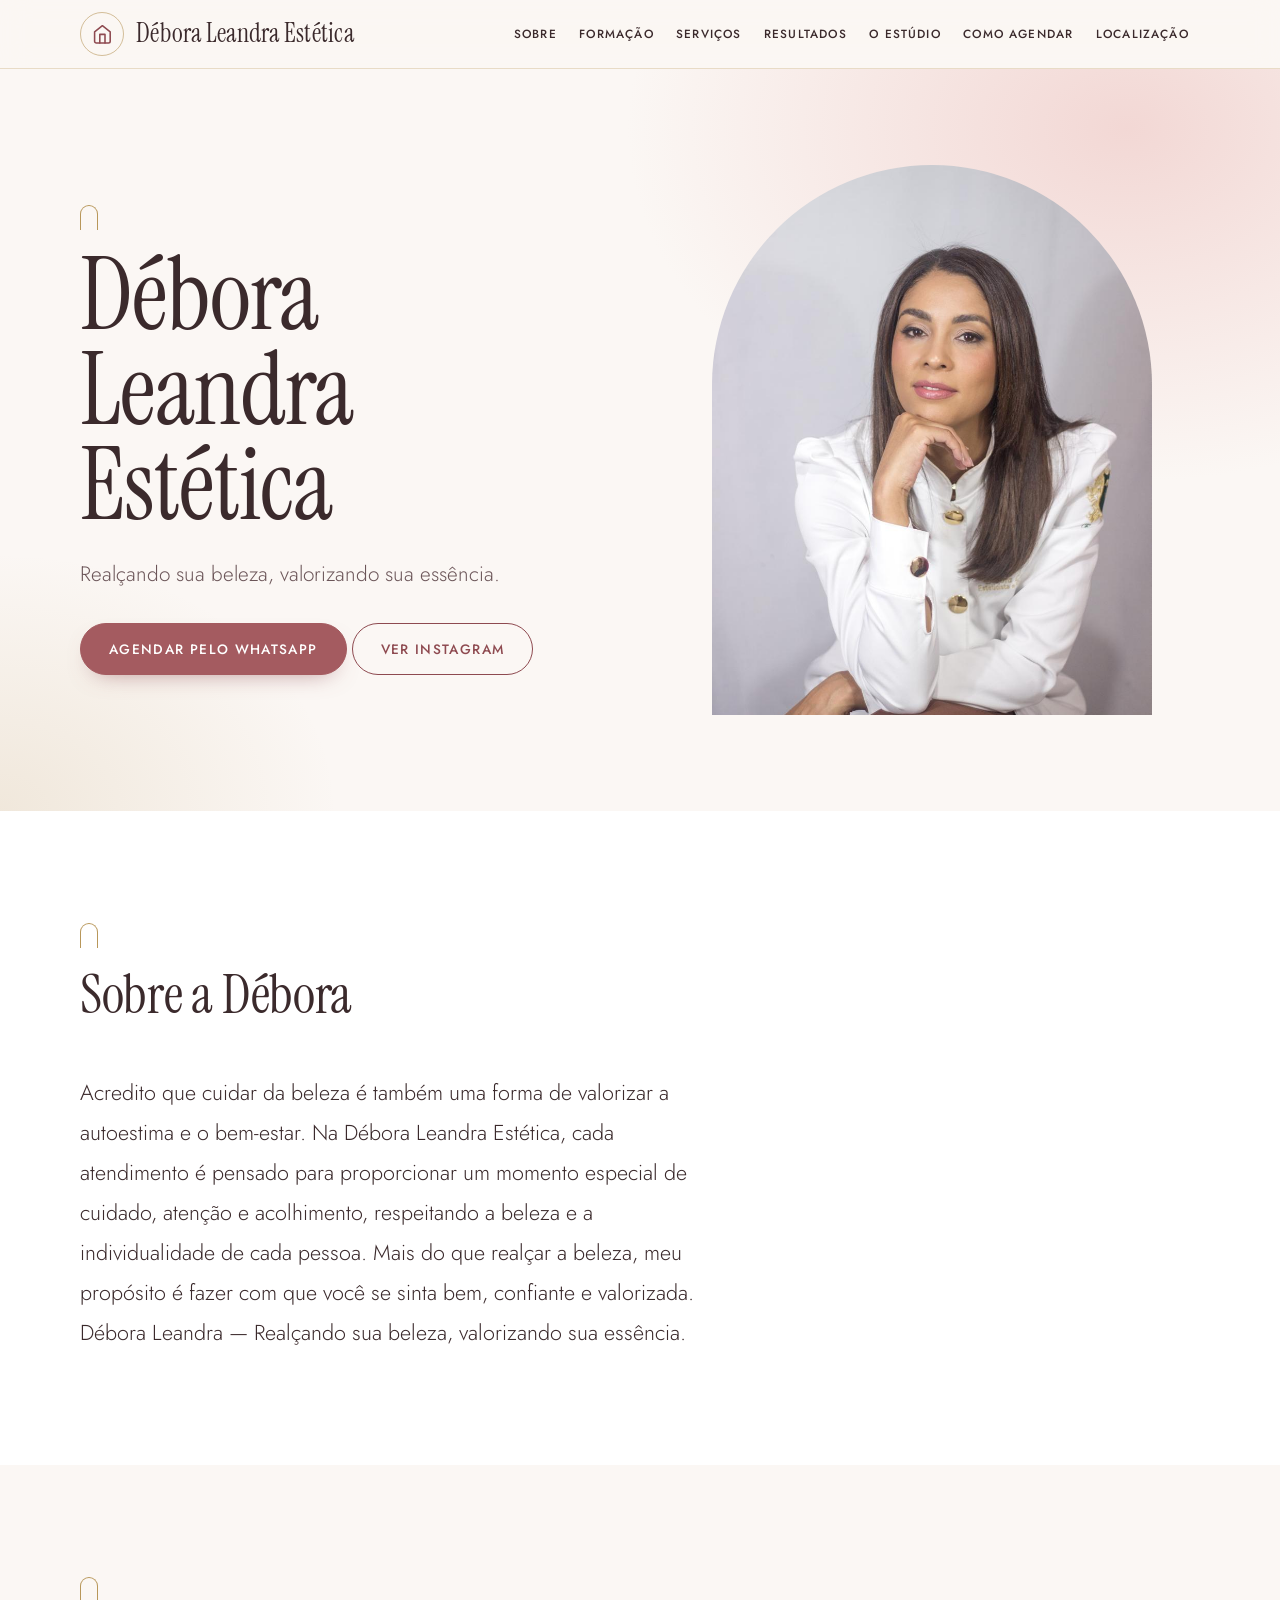
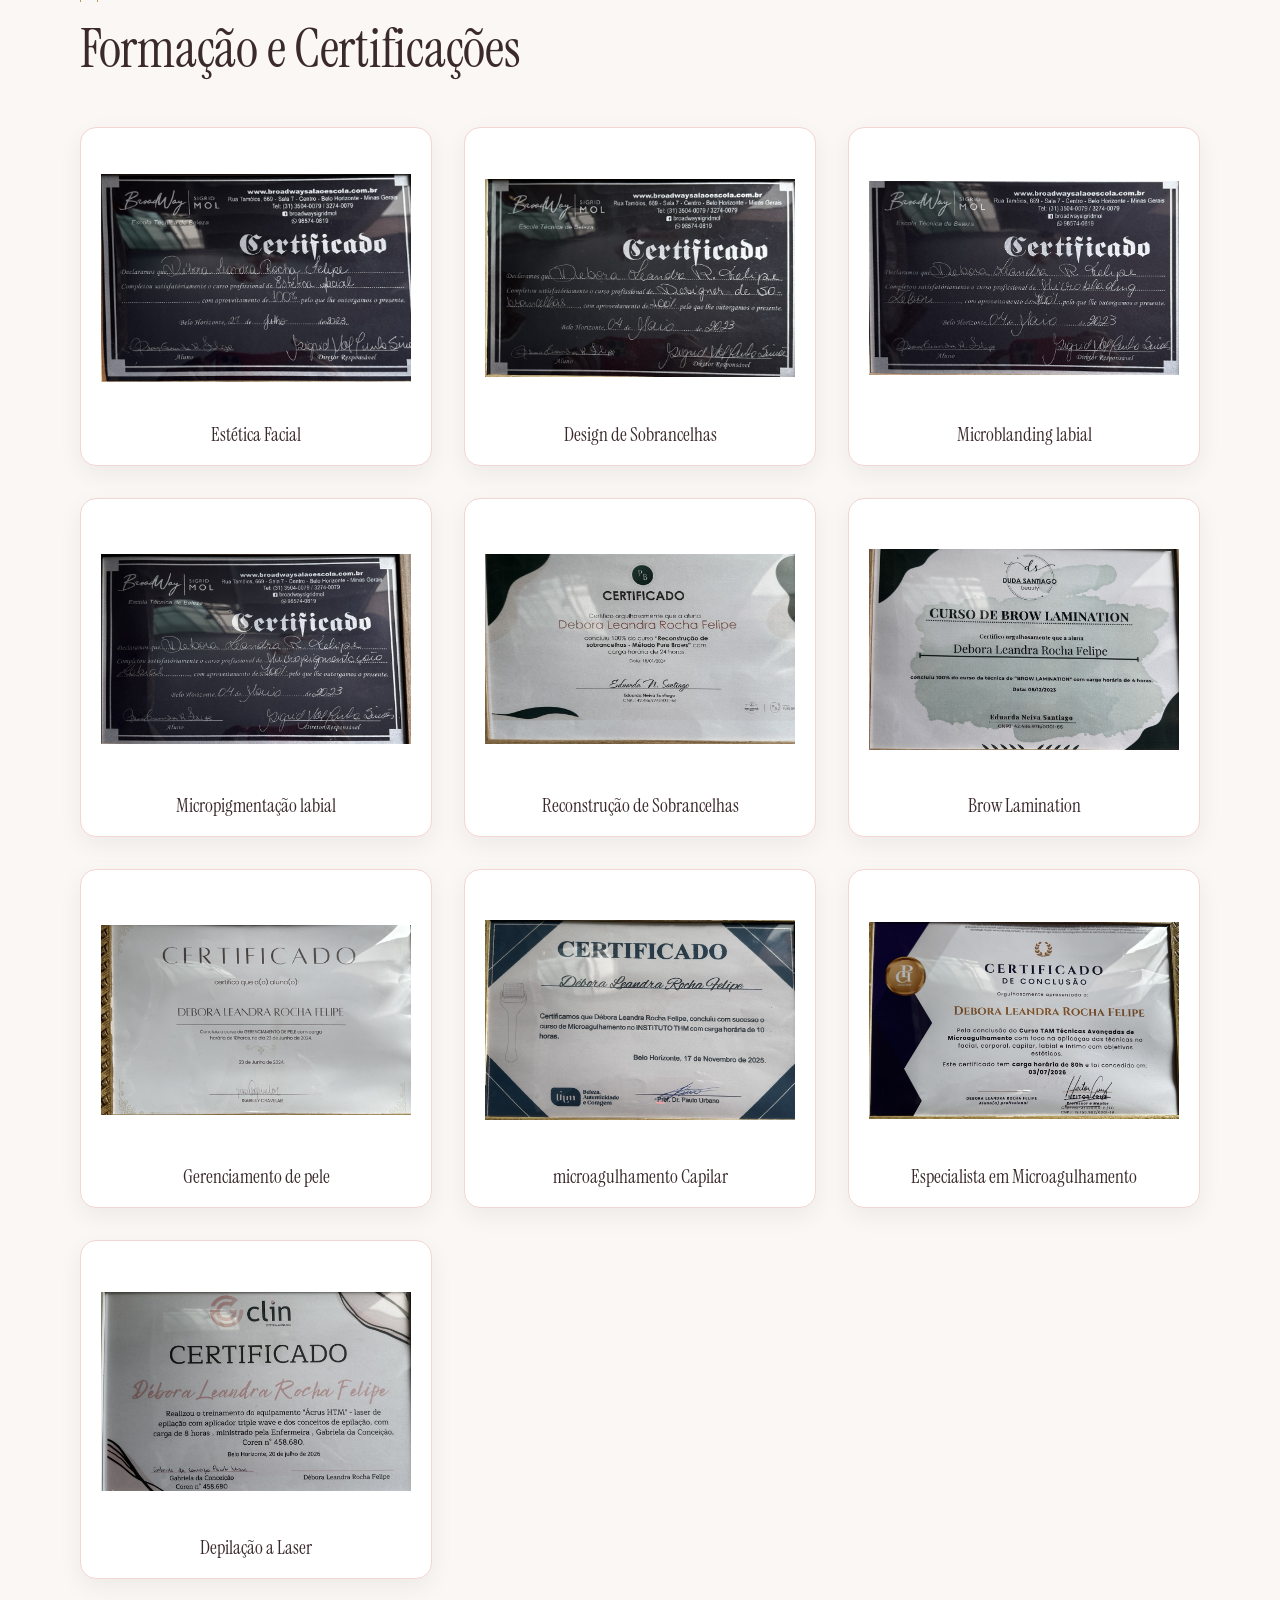
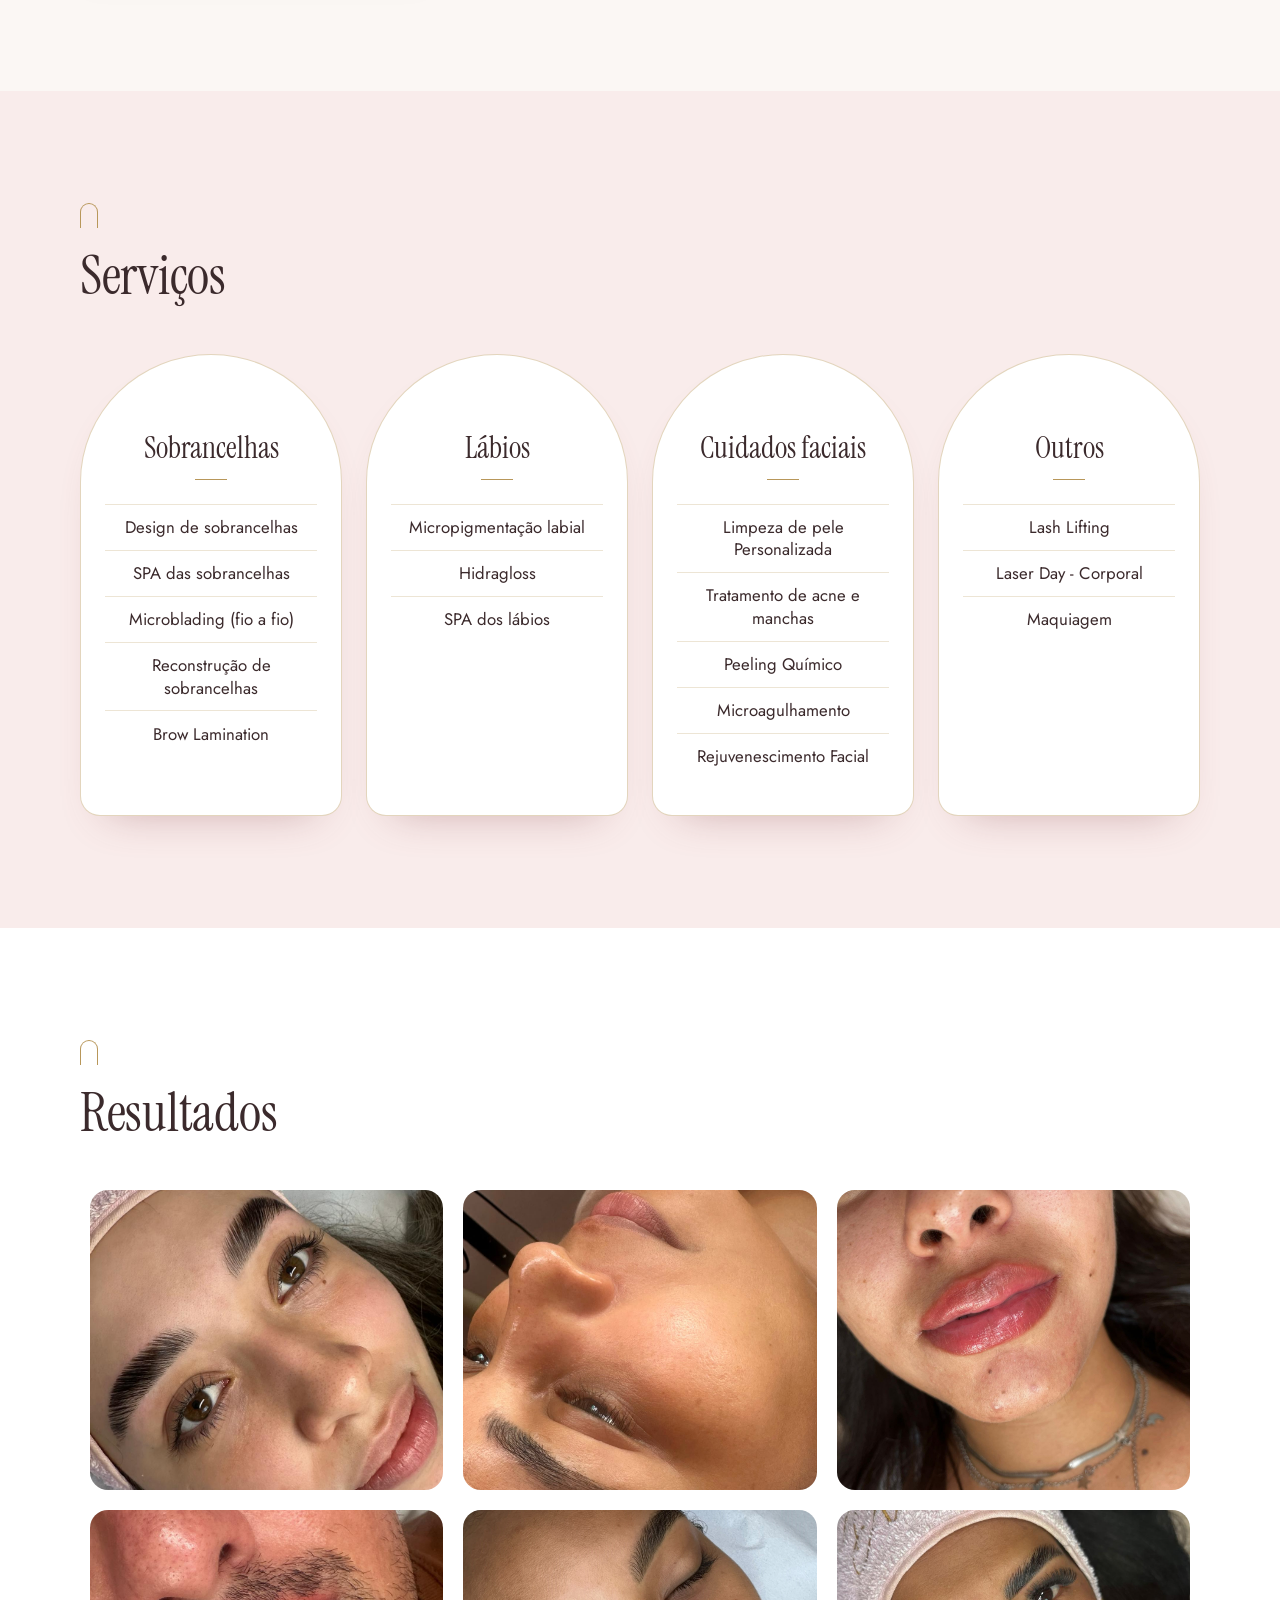
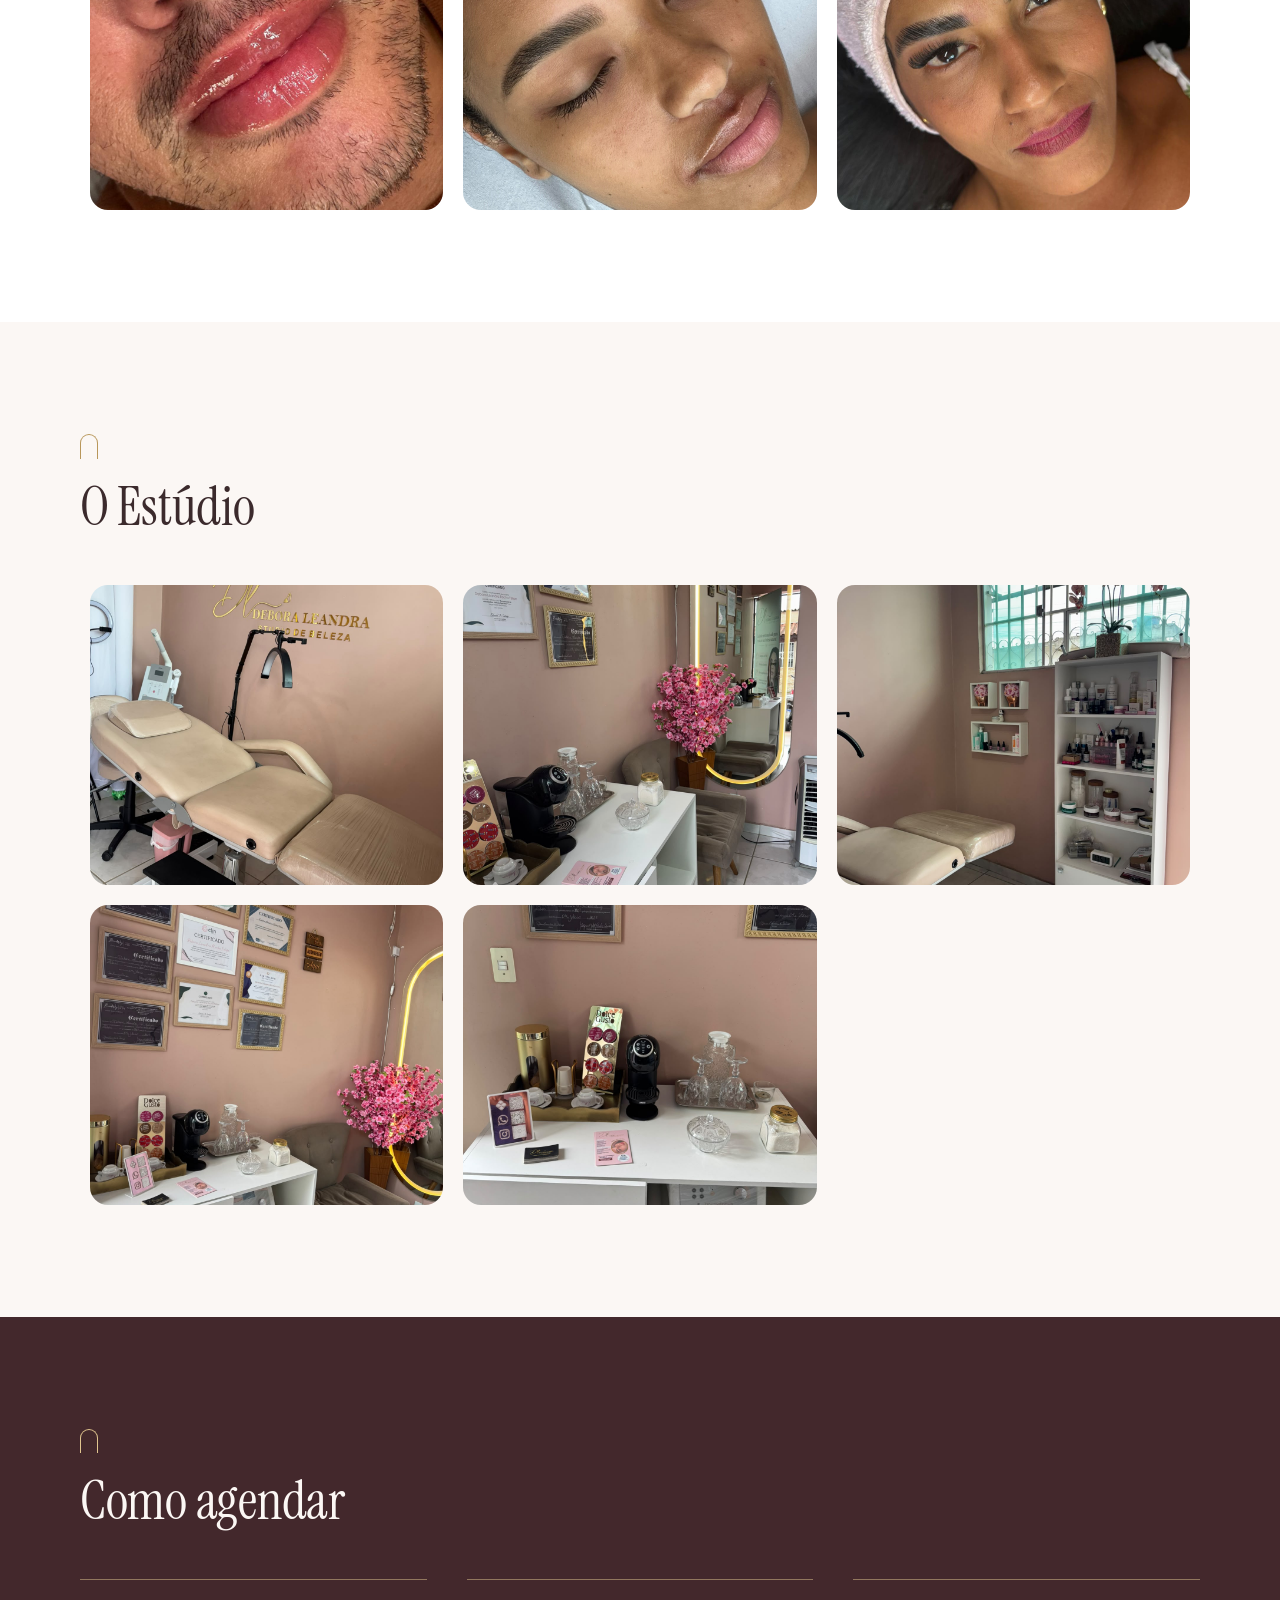
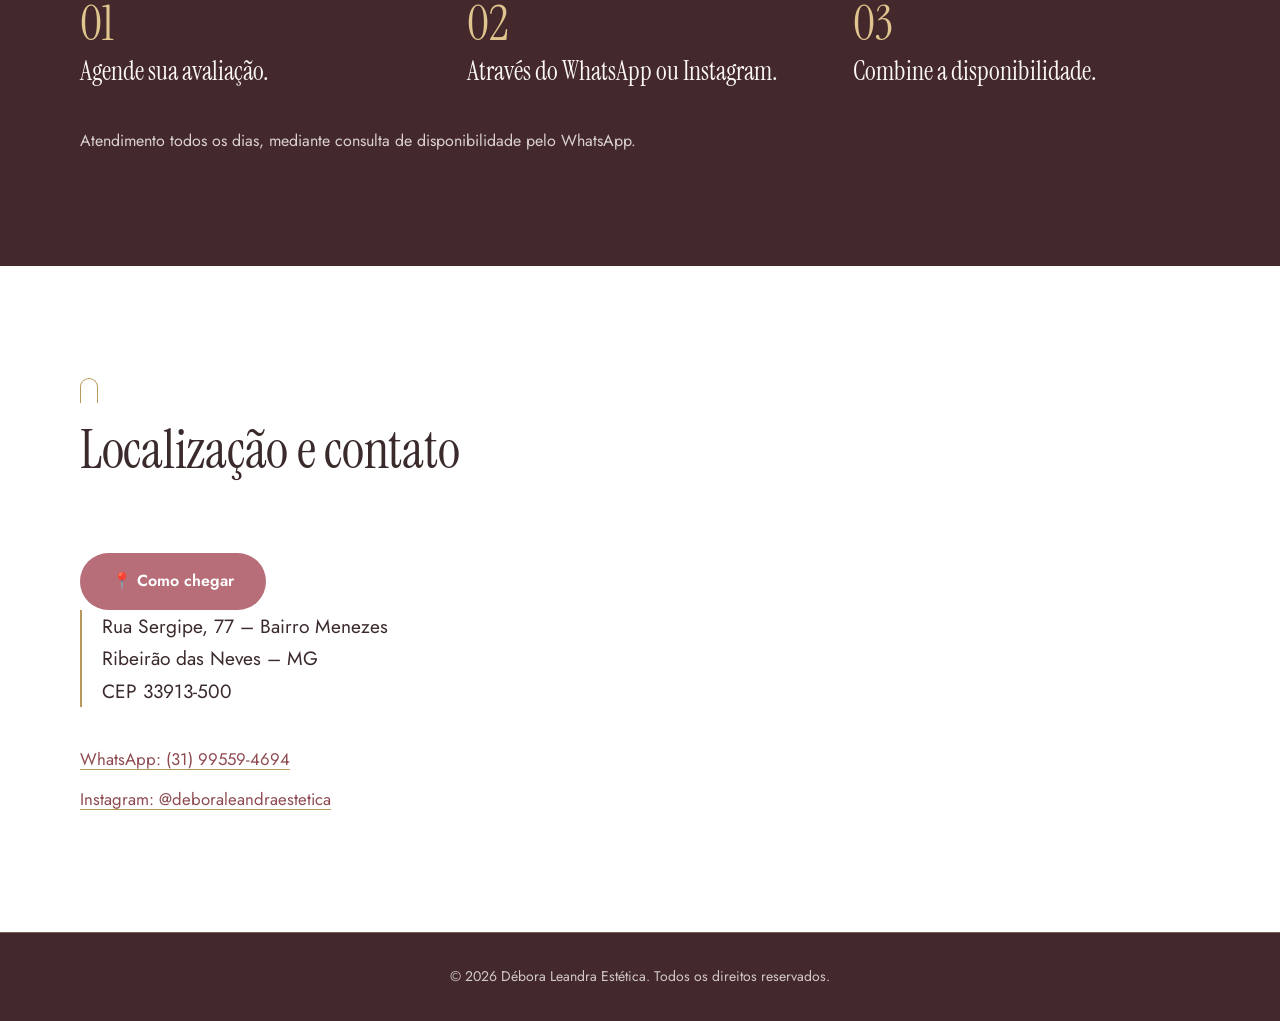
==== index.html @ 2c637598 "Add files via upload" ====
<!DOCTYPE html>
<html lang="pt-BR">

<head>
  <meta charset="UTF-8">
  <meta name="viewport" content="width=device-width, initial-scale=1">

  <title>Débora Leandra Estética | Ribeirão das Neves – MG</title>
  <meta name="description" content="Estúdio de estética no bairro Menezes, em Ribeirão das Neves (MG). Sobrancelhas, lábios, cuidados faciais e cílios. Agende pelo WhatsApp.">

<script>document.documentElement.classList.add('js');</script>

<link rel="preconnect" href="https://fonts.googleapis.com">
<link rel="preconnect" href="https://fonts.gstatic.com" crossorigin>
<link rel="stylesheet" href="https://fonts.googleapis.com/css2?family=Instrument+Serif:ital@0;1&family=Jost:wght@300;400;500&display=swap">
  <link rel="stylesheet" href="style.css">
  <script src="script.js" defer></script>
</head>

<body>

  <!-- Link para quem navega pelo teclado ir direto ao conteúdo -->
  <a class="pular-conteudo" href="#conteudo-principal">Pular para o conteúdo</a>

  <!-- ==================== CABEÇALHO ==================== -->
  <header class="cabecalho">

    <!-- Ícone de casinha: volta ao início da página -->
    <a class="cabecalho__casa" href="#inicio" aria-label="Voltar ao início">
      <svg width="24" height="24" viewBox="0 0 24 24" fill="none" stroke="currentColor"
           stroke-width="1.8" stroke-linecap="round" stroke-linejoin="round"
           aria-hidden="true" focusable="false">
        <path d="M3 9l9-7 9 7v11a2 2 0 0 1-2 2H5a2 2 0 0 1-2-2z"></path>
        <polyline points="9 22 9 12 15 12 15 22"></polyline>
      </svg>
    </a>

    <!-- A logo oficial entra aqui quando adicionarmos as imagens -->
    <p class="cabecalho__marca">Débora Leandra Estética</p>

    <!-- Botão do menu (o funcionamento vem na etapa de JavaScript) -->
    <button class="cabecalho__menu-botao" type="button"
            aria-expanded="false" aria-controls="menu-principal">
      Menu
    </button>

    <nav class="menu" id="menu-principal" aria-label="Menu principal">
      <ul class="menu__lista" role="list">
        <li><a href="#sobre">Sobre</a></li>
        <li><a href="#certificacoes">Formação</a></li>
        <li><a href="#servicos">Serviços</a></li>
        <li><a href="#resultados">Resultados</a></li>
        <li><a href="#estudio">O estúdio</a></li>
        <li><a href="#como-agendar">Como agendar</a></li>
        <li><a href="#localizacao">Localização</a></li>
      </ul>
    </nav>

  </header>

  <!-- ==================== CONTEÚDO PRINCIPAL ==================== -->
  <main id="conteudo-principal">

    <!-- ---------- 1. INÍCIO ---------- -->
    <section class="inicio" id="inicio" aria-labelledby="titulo-inicio">

  <div class="moldura-arco">
    <img src="imagens/principal foto.jpeg"
         alt="Débora Leandra, profissional de estética">
  </div>

  <div class="inicio-conteudo">

    <h1 id="titulo-inicio">Débora Leandra Estética</h1>

    <p>Realçando sua beleza, valorizando sua essência.</p>

    <a class="botao"
       href="https://wa.me/5531995594694?text=Ol%C3%A1%2C%20D%C3%A9bora!%20Vim%20pelo%20site%20e%20gostaria%20de%20consultar%20a%20disponibilidade%20para%20atendimento."
       target="_blank"
       rel="noopener noreferrer">
      Agendar pelo WhatsApp
    </a>

    <a class="botao botao--secundario"
       href="https://www.instagram.com/deboraleandraestetica/"
       target="_blank"
       rel="noopener noreferrer">
      Ver Instagram
    </a>

  </div>

</section>

    <!-- ---------- 2. SOBRE ---------- -->
    <section class="sobre" id="sobre" aria-labelledby="titulo-sobre">
      <h2 id="titulo-sobre">Sobre a Débora</h2>
      <!-- Foto da Débora entra aqui -->
      <p>

Acredito que cuidar da beleza é também uma forma de valorizar a autoestima e o bem-estar.

Na Débora Leandra Estética, cada atendimento é pensado para proporcionar um momento especial de cuidado, atenção e acolhimento, respeitando a beleza e a individualidade de cada pessoa.

Mais do que realçar a beleza, meu propósito é fazer com que você se sinta bem, confiante e valorizada.

Débora Leandra — Realçando sua beleza, valorizando sua essência.
      </p>
    </section>

    <!-- ---------- 3. FORMAÇÃO E CERTIFICAÇÕES ---------- -->
    
<section class="certificacoes" id="certificacoes" aria-labelledby="titulo-certificacoes">
  <h2 id="titulo-certificacoes">Formação e Certificações</h2>

  <div class="certificacoes__lista">
    <article class="certificado">
      <img
      class="certificado__imagem"
        src="imagens/certificados/01_estetica_facial.png"
        alt="Certificado de Estética Facial de Débora Leandra"
        loading="lazy"
        >

   <h3>Estética Facial</h3>

    </article>
        

        <!--SEGUNDO CERTIFICADO -->
  <article class="certificado">
    <img 
    class="certificado__imagem"
    src="imagens/certificados/02_design_sobrancelhas.png">
    <h3>Design de Sobrancelhas</h3>
  </article>

  <!--TERCEIRO CERTIFICADO -->
  <article class="certificado">
    <img 
    class="certificado__imagem"
    src="imagens/certificados/03_microblading_labial.png"
        alt="Certificado de Microblading labial">
    <h3>Microblanding labial</h3>
  </article>

  <!--QUARTO CERTIFICADO -->
  <article class="certificado">
    <img
    class="certificado__imagem"
    src="imagens/certificados/04_micropigmentacao_labial.png"
         alt="Certificado de Micropigmentação labial">
    <h3>Micropigmentação labial</h3>
  </article>
   
  <!--QUINTO CERTIFICADO -->
  <article class="certificado">
    <img
    class="certificado__imagem"
    src="imagens/certificados/05_reconstrucao_sobrancelhas.png"
         alt="Reconstrução Sobrancelhas">
    <h3>Reconstrução de Sobrancelhas</h3>
  </article>

  <!--SEXTO CERTIFICADO -->
  <article class="certificado">
    <img
    class="certificado__imagem"
    src="imagens/certificados/06_brow_lamination.png"
         alt="Certificado de Brow Lamination">
    <h3>Brow Lamination</h3>
  </article>

  <!--SETIMO CERTIFICADO -->
  <article class="certificado">
    <img
    class="certificado__imagem"
    src="imagens/certificados/07_gerenciamento_pele.png"
         alt="Certificado de Gerenciamento de pele">
    <h3>Gerenciamento de pele</h3>
  </article>

  <!--OITAVO  CERTIFICADO -->
  <article class="certificado">
    <img
    class="certificado__imagem"
    src="imagens/certificados/08_microagulhamento_thm.png"
         alt="Certificado de microagulhamento_thm">
    <h3>microagulhamento Capilar</h3>
  </article>
  
  <!--NONO CERTIFICADO -->
  <article class="certificado">
    <img
    class="certificado__imagem"
    src="imagens/certificados/09_microagulhamento_tam.png"
         alt="Certificado de microagulhamento_tam">
    <h3>Especialista em Microagulhamento </h3>
  </article>

<!--DECIMO CERTIFICADO -->
  <article class="certificado">
    <img
    class="certificado__imagem"
    src="imagens/certificados/10_laser_epilacao_acrus_htm.png"
         alt="Certificado de lase_repilacao_acrus_htm">
    <h3>Depilação a Laser</h3>
  </article>




   
  </div>

</section>


    <!-- ---------- 4. SERVIÇOS ---------- -->
    <section class="servicos" id="servicos" aria-labelledby="titulo-servicos">
      <h2 id="titulo-servicos">Serviços</h2>

      <article class="categoria">
        <h3>Sobrancelhas</h3>
        <ul role="list">
          <li>Design de sobrancelhas</li>
          <li>SPA das sobrancelhas</li>
          <li>Microblading (fio a fio)</li>
          <li>Reconstrução de sobrancelhas</li>
          <li>Brow Lamination</li>
        </ul>
      </article>

      <article class="categoria">
        <h3>Lábios</h3>
        <ul role="list">
          <li>Micropigmentação labial</li>
          <li>Hidragloss</li>
          <li>SPA dos lábios</li>
        </ul>
      </article>

      <article class="categoria">
        <h3>Cuidados faciais</h3>
        <ul role="list">
          <li>Limpeza de pele Personalizada</li>
          <li>Tratamento de acne e manchas</li>
          <li>Peeling Químico</li>
          <li>Microagulhamento</li>
          <li>Rejuvenescimento Facial</li>
        </ul>
      </article>

      <article class="categoria">
        <h3>Outros</h3>
        <ul role="list">
          <li>Lash Lifting</li>
          <li>Laser Day - Corporal</li>
          <li>Maquiagem</li>
        </ul>
      </article>

      <!-- Os botões de WhatsApp de cada serviço entram depois -->
    </section>

    <!-- ---------- 5. RESULTADOS ---------- -->
    
<section class="resultados" id="resultados" aria-labelledby="titulo-resultados">
  <h2 id="titulo-resultados">Resultados</h2>

  <div class="resultados__galeria">
    <img src="imagens/resultados/foto1.jpeg" alt="Resultado de procedimento estético 1" loading="lazy">
    <img src="imagens/resultados/foto2.jpeg" alt="Resultado de procedimento estético 2" loading="lazy">
    <img src="imagens/resultados/foto3.jpeg" alt="Resultado de procedimento estético 3" loading="lazy">
    <img src="imagens/resultados/foto4.jpeg" alt="Resultado de procedimento estético 4" loading="lazy">
    <img src="imagens/resultados/foto5.jpeg" alt="Resultado de procedimento estético 5" loading="lazy">
    <img src="imagens/resultados/foto6.jpeg" alt="Resultado de procedimento estético 6" loading="lazy">
  </div>
</section>


    <!-- ---------- 6. O ESTÚDIO ---------- -->
   
<section class="estudio" id="estudio" aria-labelledby="titulo-estudio">
  <h2 id="titulo-estudio">O Estúdio</h2>

  <div class="estudio__galeria">
    <img src="imagens/estudio/estudio1.jpeg" alt="Ambiente do estúdio de estética 1" loading="lazy">
    <img src="imagens/estudio/estudio2.jpeg" alt="Ambiente do estúdio de estética 2" loading="lazy">
    <img src="imagens/estudio/estudio3.jpeg" alt="Ambiente do estúdio de estética 3" loading="lazy">
    <img src="imagens/estudio/estudio4.jpeg" alt="Ambiente do estúdio de estética 4" loading="lazy">
    <img src="imagens/estudio/estudio5.jpeg" alt="Ambiente do estúdio de estética 5" loading="lazy">
  </div>
</section>


    <!-- ---------- 7. COMO AGENDAR ---------- -->
    <section class="agendar" id="como-agendar" aria-labelledby="titulo-agendar">
      <h2 id="titulo-agendar">Como agendar</h2>
      <ol role="list">
        <li>Agende sua avaliação.</li>
        <li>Através do WhatsApp ou Instagram.</li>
        <li>Combine a disponibilidade.</li>
      </ol>
      <p>
        Atendimento todos os dias, mediante consulta de disponibilidade pelo WhatsApp.
      </p>
    </section>

    <!-- ---------- 8. LOCALIZAÇÃO E CONTATO ---------- -->
    <section class="localizacao" id="localizacao" aria-labelledby="titulo-localizacao">
      <h2 id="titulo-localizacao">Localização e contato</h2>
      
<a
  href="https://maps.app.goo.gl/3x7p34D4KJYa3xSj9"
  class="localizacao__botao"
  target="_blank"
  rel="noopener noreferrer"
>
  📍 Como chegar
</a>


      <address>
        Rua Sergipe, 77 – Bairro Menezes<br>
        Ribeirão das Neves – MG<br>
        CEP 33913-500
      </address>


      <p>
        <a href="https://wa.me/5531995594694" target="_blank" rel="noopener noreferrer">WhatsApp: (31) 99559-4694</a>
      </p>
      <p>
        <a href="https://www.instagram.com/deboraleandraestetica/" target="_blank" rel="noopener noreferrer">Instagram: @deboraleandraestetica</a>
      </p>
    </section>

  </main>

  <!-- ==================== RODAPÉ ==================== -->
  <footer class="rodape">
    <p>&copy; 2026 Débora Leandra Estética. Todos os direitos reservados.</p>
  </footer>

    <!-- Botão de voltar ao topo -->
<a class="voltar-topo" href="#inicio" aria-label="Voltar ao topo">
  <svg width="20" height="20" viewBox="0 0 24 24"
       fill="none" stroke="currentColor"
       stroke-width="1.8" stroke-linecap="round"
       stroke-linejoin="round"
       aria-hidden="true" focusable="false">
    <path d="M12 19V5"></path>
    <polyline points="5 12 12 5 19 12"></polyline>
  </svg>
</a>


<!-- JANELA PARA AMPLIAR CERTIFICADOS -->
<div class="certificado-modal" id="certificado-modal">
  <button
    class="certificado-modal__fechar"
    type="button"
    aria-label="Fechar certificado"
  >
    &times;
  </button>

  <img
    class="certificado-modal__imagem"
    src=""
    alt="Certificado ampliado"
    >
</div>

</body>
</html>
---- style.css ----
/* =========================================================
   Débora Leandra Estética — style.css
   Etapa 2: base visual (cores, tipografia, layout e componentes)
   ========================================================= */

/* ---------------------------------------------------------
   1. FONTES (Google Fonts, gratuitas)
   Instrument Serif: títulos | Jost: textos
   --------------------------------------------------------- */
@import url('https://fonts.googleapis.com/css2?family=Instrument+Serif:ital@0;1&family=Jost:wght@300;400;500&display=swap');


/* ---------------------------------------------------------
   2. VARIÁVEIS (paleta, fontes e medidas em um só lugar)
   Para mudar uma cor do site inteiro, mude aqui.
   --------------------------------------------------------- */
:root {
  /* Cores de fundo */
  --branco: #ffffff;
  --off-white: #fbf7f4;
  --rosa-claro: #f9eceb;
  --rosa-suave: #f2d6d3;
  --vinho: #43282c;

  /* Rosé e dourado */
  --rose: #d9a5a3;           /* decorativo */
  --rose-profundo: #a45b60;  /* fundo de botões (texto branco por cima) */
  --rose-escuro: #8e4a50;    /* textos e links sobre fundos claros */
  --dourado: #b8975a;        /* linhas e detalhes (decorativo) */
  --dourado-claro: #e0c58f;  /* detalhes sobre fundo escuro */

  /* Textos */
  --texto: #3b2a2c;
  --texto-suave: #6b5558;

  /* Fontes */
  --fonte-titulo: 'Instrument Serif', Georgia, 'Times New Roman', serif;
  --fonte-texto: 'Jost', system-ui, -apple-system, 'Segoe UI', Roboto, sans-serif;

  /* Layout */
  --largura-max: 70rem;
  --margem-lateral: max(1.25rem, calc((100% - var(--largura-max)) / 2));
  --espaco-secao: clamp(4rem, 9vw, 7rem);
  --altura-cabecalho: 6.5rem;

  /* Efeitos */
  --ease: cubic-bezier(0.22, 0.61, 0.36, 1);
  --sombra-suave: 0 22px 44px -28px rgba(142, 74, 80, 0.45);
}

/* Altura do cabeçalho quando o JavaScript estiver ativo (etapa futura) */
html.js {
  --altura-cabecalho: 4.75rem;
}


/* ---------------------------------------------------------
   3. BASE (reset e regras gerais)
   --------------------------------------------------------- */
*,
*::before,
*::after {
  box-sizing: border-box;
}

html {
  -webkit-text-size-adjust: 100%;
  text-size-adjust: 100%;
  scroll-padding-top: var(--altura-cabecalho); /* o cabeçalho não cobre o título ao rolar */
}

/* Rolagem suave somente para quem não pediu menos movimento */
@media (prefers-reduced-motion: no-preference) {
  html {
    scroll-behavior: smooth;
  }
}

body {
  margin: 0;
  font-family: var(--fonte-texto);
  font-size: 1rem;
  line-height: 1.65;
  color: var(--texto);
  background: var(--off-white);
  -webkit-font-smoothing: antialiased;
  -moz-osx-font-smoothing: grayscale;
}

h1,
h2,
h3,
p,
ul,
ol,
address {
  margin: 0;
}

ul,
ol {
  padding: 0;
}

address {
  font-style: normal;
}

img,
svg {
  display: block;
  max-width: 100%;
}

img {
  height: auto;
}

h1,
h2,
h3 {
  font-family: var(--fonte-titulo);
  font-weight: 400; /* Instrument Serif só tem peso normal */
  line-height: 1.1;
  color: var(--texto);
  text-wrap: balance;
}

a {
  color: var(--rose-escuro);
  text-decoration-color: var(--dourado);
  text-decoration-thickness: 1px;
  text-underline-offset: 0.25em;
}

a:hover {
  text-decoration-thickness: 2px;
}

::selection {
  background: var(--rosa-suave);
  color: var(--texto);
}

/* Indicador de foco para navegação por teclado */
:focus-visible {
  outline: 3px solid var(--rose-escuro);
  outline-offset: 3px;
}

.agendar :focus-visible,
.rodape :focus-visible {
  outline-color: var(--dourado-claro);
}


/* ---------------------------------------------------------
   4. LINK "PULAR PARA O CONTEÚDO"
   Escondido até receber foco pelo teclado (tecla Tab)
   --------------------------------------------------------- */
.pular-conteudo {
  position: absolute;
  top: -5rem;
  left: 1rem;
  z-index: 200;
  padding: 0.75rem 1.25rem;
  border-radius: 999px;
  background: var(--rose-escuro);
  color: #ffffff;
  text-decoration: none;
  transition: top 0.2s var(--ease);
}

.pular-conteudo:focus {
  top: 1rem;
}


/* ---------------------------------------------------------
   5. LAYOUT GERAL DAS SEÇÕES
   O fundo ocupa a largura toda; o conteúdo fica centralizado
   --------------------------------------------------------- */
main > section {
  padding-block: var(--espaco-secao);
  padding-inline: var(--margem-lateral);
}

/* Títulos de seção, com um pequeno arco dourado como assinatura visual */
main h2 {
  margin-bottom: clamp(2rem, 4vw, 3rem);
  font-size: clamp(2.1rem, 1.5rem + 2.6vw, 3.4rem);
  letter-spacing: -0.005em;
}

main h2::before,
.inicio h1::before {
  content: "";
  display: block;
  width: 1.1rem;
  height: 1.55rem;
  margin-bottom: 1.1rem;
  border: 1px solid var(--dourado);
  border-bottom: 0;
  border-radius: 999px 999px 0 0;
}


/* ---------------------------------------------------------
   6. CABEÇALHO E MENU
   Base = celular. Sem JavaScript, o menu aparece como uma
   faixa que rola para o lado, então a navegação já funciona.
   --------------------------------------------------------- */
.cabecalho {
  position: sticky;
  top: 0;
  z-index: 100;
  display: flex;
  flex-wrap: wrap;
  align-items: center;
  gap: 0.5rem 0.75rem;
  padding-block: 0.6rem 0.4rem;
  padding-inline: var(--margem-lateral);
  background: rgba(251, 247, 244, 0.92);
  -webkit-backdrop-filter: saturate(1.3) blur(14px);
  backdrop-filter: saturate(1.3) blur(14px);
  border-bottom: 1px solid rgba(184, 151, 90, 0.3);
}

/* Ícone de casinha */
.cabecalho__casa {
  display: inline-flex;
  align-items: center;
  justify-content: center;
  flex: none;
  width: 2.75rem;
  height: 2.75rem;
  border: 1px solid rgba(184, 151, 90, 0.6);
  border-radius: 50%;
  color: var(--rose-escuro);
  transition: background-color 0.3s var(--ease), color 0.3s var(--ease);
}

.cabecalho__casa svg {
  width: 1.3rem;
  height: 1.3rem;
}

/* Nome do estúdio (provisório até recebermos a logo) */
.cabecalho__marca {
  flex: 1 1 auto;
  min-width: 0;
  font-family: var(--fonte-titulo);
  font-size: clamp(1.2rem, 5vw, 1.55rem);
  line-height: 1.1;
  letter-spacing: 0.01em;
}

/* Botão "Menu": só aparece quando o JavaScript estiver ativo */
.cabecalho__menu-botao {
  display: none;
}

/* Menu: faixa horizontal no celular */
.menu {
  flex: 0 0 100%;
  overflow-x: auto;
  padding-bottom: 0.25rem;
  scrollbar-width: none;
}

.menu::-webkit-scrollbar {
  display: none;
}

.menu__lista {
  display: flex;
  gap: 0.25rem;
  width: max-content;
  list-style: none;
}

.menu__lista a {
  position: relative;
  display: inline-flex;
  align-items: center;
  min-height: 2.75rem;
  padding: 0 0.9rem;
  font-size: 0.78rem;
  font-weight: 500;
  letter-spacing: 0.12em;
  text-transform: uppercase;
  text-decoration: none;
  white-space: nowrap;
  color: var(--texto);
}

/* Linha dourada que "desenha" sob o link */
.menu__lista a::after {
  content: "";
  position: absolute;
  right: 0.9rem;
  bottom: 0.55rem;
  left: 0.9rem;
  height: 1px;
  background: var(--dourado);
  transform: scaleX(0);
  transform-origin: left;
  transition: transform 0.35s var(--ease);
}

.menu__lista a:focus-visible::after {
  transform: scaleX(1);
}

/* Efeitos de passar o mouse: só em aparelhos com mouse */
@media (hover: hover) {
  .cabecalho__casa:hover {
    background: var(--rose-escuro);
    color: #ffffff;
  }

  .menu__lista a:hover::after {
    transform: scaleX(1);
  }
}

/* --- Menu recolhível (preparado para a etapa de JavaScript) ---
   Tudo abaixo só vale se o <html> receber a classe "js". */
@media (max-width: 69.99em) {
  html.js .cabecalho {
    padding-block: 0.6rem;
  }

  html.js .cabecalho__menu-botao {
    display: inline-flex;
    align-items: center;
    justify-content: center;
    min-height: 2.75rem;
    padding: 0 1.25rem;
    border: 1px solid var(--rose-escuro);
    border-radius: 999px;
    background: transparent;
    color: var(--rose-escuro);
    font: 500 0.8rem/1 var(--fonte-texto);
    letter-spacing: 0.14em;
    text-transform: uppercase;
    cursor: pointer;
  }

  html.js .menu {
    display: none;
    position: absolute;
    top: 100%;
    right: 0;
    left: 0;
    padding: 0.5rem var(--margem-lateral) 1rem;
    overflow: visible;
    background: rgba(251, 247, 244, 0.98);
    border-bottom: 1px solid rgba(184, 151, 90, 0.3);
    box-shadow: 0 24px 40px -30px rgba(67, 40, 44, 0.5);
  }

  html.js .cabecalho__menu-botao[aria-expanded="true"] + .menu {
    display: block;
  }

  html.js .menu__lista {
    flex-direction: column;
    gap: 0;
    width: auto;
  }

  html.js .menu__lista a {
    width: 100%;
    min-height: 3.25rem;
    border-bottom: 1px solid rgba(184, 151, 90, 0.25);
    font-size: 0.85rem;
  }
}

/* --- Computador: menu em uma linha, ao lado do nome --- */
@media (min-width: 70em) {
  .cabecalho {
    flex-wrap: nowrap;
    padding-block: 0.75rem;
  }

  .cabecalho__marca {
    flex: 0 0 auto;
    font-size: 1.6rem;
  }

  .menu {
    flex: 1 1 auto;
    overflow: visible;
    padding: 0;
  }

  .menu__lista {
    justify-content: flex-end;
    width: auto;
    gap: 0;
  }

  .menu__lista a {
    padding: 0 0.7rem;
    font-size: 0.74rem;
    letter-spacing: 0.1em;
  }

  .menu__lista a::after {
    right: 0.7rem;
    left: 0.7rem;
  }
}


/* ---------------------------------------------------------
   7. BOTÕES
   --------------------------------------------------------- */
.botao {
  display: inline-flex;
  align-items: center;
  justify-content: center;
  min-height: 3.25rem;
  padding: 0.85rem 1.75rem;
  border: 1px solid var(--rose-profundo);
  border-radius: 999px;
  background: var(--rose-profundo);
  box-shadow: 0 10px 24px -14px rgba(142, 74, 80, 0.7);
  color: #ffffff;
  font-size: 0.85rem;
  font-weight: 500;
  letter-spacing: 0.1em;
  text-align: center;
  text-transform: uppercase;
  text-decoration: none;
  transition: background-color 0.3s var(--ease), color 0.3s var(--ease),
              transform 0.3s var(--ease), box-shadow 0.3s var(--ease);
}

.botao--secundario {
  background: transparent;
  box-shadow: none;
  border-color: var(--rose-escuro);
  color: var(--rose-escuro);
}

@media (hover: hover) {
  .botao:hover {
    background: var(--rose-escuro);
    border-color: var(--rose-escuro);
    box-shadow: 0 16px 28px -14px rgba(142, 74, 80, 0.75);
    color: #ffffff;
    transform: translateY(-2px);
  }
}

.botao:active {
  transform: translateY(0);
}


/* ---------------------------------------------------------
   8. INÍCIO (HERO)
   O arco é um espaço reservado e decorativo: quando tivermos
   a foto real da Débora, ela ocupará esse lugar.
   --------------------------------------------------------- */
.inicio {
  position: relative;
  display: grid;
  grid-template-columns: 1fr;
  align-content: center;
  padding-block: clamp(3rem, 8vw, 6rem);
  overflow: hidden;
  background:
    radial-gradient(48rem 34rem at 88% 8%, rgba(242, 214, 211, 0.95), transparent 65%),
    radial-gradient(34rem 26rem at 0% 100%, rgba(184, 151, 90, 0.16), transparent 62%),
    var(--off-white);
}

.inicio h1 {
  grid-column: 1 / -1;
  max-width: 10ch;
  font-size: clamp(3.25rem, 2rem + 7vw, 6.25rem);
  line-height: 0.95;
  letter-spacing: -0.01em;
}

.inicio p {
  grid-column: 1 / -1;
  max-width: 28rem;
  margin: 1.5rem 0 2rem;
  font-size: clamp(1.05rem, 1rem + 0.5vw, 1.3rem);
  font-weight: 300;
  color: var(--texto-suave);
}

.inicio .botao + .botao {
  margin-top: 0.85rem;
}

/* Arco decorativo (espaço da foto) */
.inicio::after {
  content: "";
  grid-column: 1 / -1;
  justify-self: center;
  width: min(80%, 19rem);
  margin-top: 2.5rem;
  aspect-ratio: 4 / 5;
  border: 1px solid var(--dourado);
  border-radius: 50% 50% 0 0 / 40% 40% 0 0;
  background: linear-gradient(165deg, var(--rosa-suave) 0%, var(--rosa-claro) 55%, var(--branco) 100%);
  box-shadow: 0 0 0 0.6rem var(--off-white),
              0 0 0 calc(0.6rem + 1px) rgba(184, 151, 90, 0.7);
}

@media (min-width: 40em) {
  .inicio {
    grid-template-columns: minmax(0,1fr) minmax(0, 1fr);
    align-items: center;
    gap: 3rem;
  }
  .inicio-conteudo {
  grid-column: 1;
  grid-row: 1;
}

  .inicio .botao + .botao {
    margin-top: 0;
  }
}

@media (min-width: 64em) {
  .inicio {
    min-height: 40rem;
  }

  .inicio::after {
    position: absolute;
    top: 50%;
    right: var(--margem-lateral);
    width: min(34vw, 26rem);
    margin-top: 0;
    transform: translateY(-50%);
  }
}


/* ---------------------------------------------------------
   9. SEÇÕES: fundos alternados para criar ritmo
   --------------------------------------------------------- */
.sobre {
  background: var(--branco);
}

.certificacoes {
  background: var(--off-white);
}

.resultados {
  background: var(--branco);
}

.estudio {
  background: var(--off-white);
}

/* Sobre */
.sobre p {
  max-width: 40rem;
  font-size: clamp(1.1rem, 1rem + 0.6vw, 1.35rem);
  font-weight: 300;
  line-height: 1.85;
}


/* ---------------------------------------------------------
   10. SERVIÇOS (cartões em formato de arco)
   --------------------------------------------------------- */
.servicos {
  display: grid;
  grid-template-columns: 1fr;
  gap: 1.5rem;
  background: var(--rosa-claro);
}

.servicos h2 {
  grid-column: 1 / -1;
  margin-bottom: clamp(0.5rem, 2vw, 1.5rem);
}

.categoria {
  display: flex;
  flex-direction: column;
  align-items: center;
  min-height: 15rem;
  padding: 4.75rem 1.5rem 2.25rem;
  border: 1px solid rgba(184, 151, 90, 0.4);
  border-radius: 50% 50% 1.25rem 1.25rem / 8rem 8rem 1.25rem 1.25rem;
  background: var(--branco);
  box-shadow: var(--sombra-suave);
  text-align: center;
}

.categoria h3 {
  font-size: 1.9rem;
}

.categoria h3::after {
  content: "";
  display: block;
  width: 2rem;
  height: 1px;
  margin: 0.9rem auto 1.5rem;
  background: var(--dourado);
}

.categoria ul {
  width: 100%;
  list-style: none;
}

.categoria li {
  padding: 0.7rem 0;
  border-top: 1px solid rgba(184, 151, 90, 0.25);
  font-size: 1.05rem;
  line-height: 1.35;
}

@media (min-width: 40em) {
  .servicos {
    grid-template-columns: repeat(2, 1fr);
  }
}

@media (min-width: 64em) {
  .servicos {
    grid-template-columns: repeat(4, 1fr);
  }
}


/* ---------------------------------------------------------
   11. COMO AGENDAR
   --------------------------------------------------------- */
.agendar {
  background: var(--vinho);
  color: var(--off-white);
}

.agendar h2 {
  color: var(--off-white);
}

.agendar h2::before {
  border-color: var(--dourado-claro);
}

.agendar ol {
  display: grid;
  gap: 2rem;
  list-style: none;
  counter-reset: passo;
}

.agendar li {
  counter-increment: passo;
  padding-top: 1.25rem;
  border-top: 1px solid rgba(224, 197, 143, 0.5);
  font-family: var(--fonte-titulo);
  font-size: 1.65rem;
  line-height: 1.2;
}

/* Número grande e dourado (a 2ª linha esconde o número duplicado dos leitores de tela) */
.agendar li::before {
  content: counter(passo, decimal-leading-zero);
  content: counter(passo, decimal-leading-zero) / "";
  display: block;
  margin-bottom: 0.5rem;
  font-size: 3rem;
  line-height: 1;
  color: var(--dourado-claro);
}

.agendar p {
  max-width: 36rem;
  margin-top: 2.5rem;
  color: rgba(251, 247, 244, 0.82);
}

@media (min-width: 48em) {
  .agendar ol {
    grid-template-columns: repeat(3, 1fr);
    gap: 2.5rem;
  }
}


/* ---------------------------------------------------------
   12. LOCALIZAÇÃO E CONTATO
   --------------------------------------------------------- */
.localizacao {
  background: var(--branco);
}

.localizacao address {
  max-width: 28rem;
  margin-bottom: 2rem;
  padding-left: 1.25rem;
  border-left: 2px solid var(--dourado);
  font-size: 1.2rem;
  line-height: 1.7;
}

.localizacao p {
  font-size: 1.05rem;
}

.localizacao p a {
  display: inline-block;
  padding-block: 0.4rem; /* área de toque maior no celular */
}


/* ---------------------------------------------------------
   13. RODAPÉ
   --------------------------------------------------------- */
.rodape {
  padding-block: 2rem;
  padding-inline: var(--margem-lateral);
  border-top: 1px solid rgba(224, 197, 143, 0.35);
  background: var(--vinho);
  color: rgba(251, 247, 244, 0.78);
  font-size: 0.875rem;
  text-align: center;
}


/* ---------------------------------------------------------
   14. PREPARAÇÃO PARA AS PRÓXIMAS ETAPAS
   (ainda não são usadas no HTML)
   --------------------------------------------------------- */

/* Moldura em arco para as fotos reais */
.moldura-arco {
  overflow: hidden;
  aspect-ratio: 4 / 5;
  border-radius: 50% 50% 0 0 / 40% 40% 0 0;
  grid-column: 2;
}

.moldura-arco img {
  width: 100%;
  height: 100%;
  object-fit: cover;
}

/* Aparecer suavemente ao rolar. Só esconde se o JavaScript estiver ativo,
   para o conteúdo nunca ficar invisível por falha. */
html.js .revelar {
  opacity: 0;
  transform: translateY(1.5rem);
  transition: opacity 0.9s var(--ease), transform 0.9s var(--ease);
}

html.js .revelar.revelar--visivel {
  opacity: 1;
  transform: none;
}


/* ---------------------------------------------------------
   15. MOVIMENTO REDUZIDO
   Quem ativou "reduzir movimento" no aparelho não vê animações
   --------------------------------------------------------- */
@media (prefers-reduced-motion: reduce) {
  *,
  *::before,
  *::after {
    animation-duration: 0.01ms !important;
    animation-iteration-count: 1 !important;
    transition-duration: 0.01ms !important;
    scroll-behavior: auto !important;
  }

  html.js .revelar {
    opacity: 1;
    transform: none;
  }
}

/* Botão de voltar ao topo */
.voltar-topo {
    position: fixed;
    right: 20px;
    bottom: 20px;
    z-index: 90;
    display: flex;
    align-items: center;
    justify-content: center;
    width: 48px;
    height: 48px;
    border: 1px solid var(--dourado);
    border-radius: 50%;
    background-color: white;
    color: var(--rose-escuro);
    text-decoration: none;
    box-shadow: var(--sombra-suave);
}

/* Esconde o botão enquanto estamos no início */
html.js .voltar-topo {
    opacity: 0;
    visibility: hidden;
    transform: translateY(12px);
    transition: opacity 0.35s, transform 0.35s, visibility 0.35s;
}

/* Mostra o botão quando descemos a página */
html.js .voltar-topo.voltar-topo--visivel {
    opacity: 1;
    visibility: visible;
    transform: translateY(0);
}

.inicio::after {
  content: none !important;
  display: none !important;
}


@media (min-width: 40em) {
  .inicio > .moldura-arco {
    width: 100%;
    max-width: 440px;
    justify-self: center;
  }
}

@media (max-width: 39.99em) {
  .inicio-conteudo {
    display: flex;
    flex-direction: column;
    align-items: flex-start;
    gap: 1.25rem;
  }
}

@media (max-width: 39.99em) {
  .inicio {
    grid-template-columns: minmax(0, 1fr);
  }

  .inicio > .moldura-arco,
  .inicio > .inicio-conteudo {
    grid-column: 1;
    grid-row: auto;
    min-width: 0;
  }
}


/* ======================================
   GALERIA DE CERTIFICADOS
   ====================================== */

.certificacoes__lista {
  display: grid;
  grid-template-columns: repeat(
    auto-fit,
    minmax(min(100%, 260px), 1fr)
  );
  gap: 2rem;
  margin-top: 2rem;
}

.certificado {
  background: #ffffff;
  border: 1px solid #f2d6d3;
  border-radius: 16px;
  padding: 1.25rem;
  text-align: center;
  box-shadow: 0 8px 24px rgba(0, 0, 0, 0.06);
}

.certificado img {
  display: block;
  width: 100%;
  height: 260px;
  object-fit: contain;
  border-radius: 8px;
}

.certificado h3 {
  margin-top: 1rem;
  font-size: 1.2rem;
}

.certificado p {
  margin-top: 0.5rem;
  font-size: 0.9rem;
}


/* JANELA DE AMPLIAÇÃO DOS CERTIFICADOS */

.certificado-modal {
  display: none;
  position: fixed;
  inset: 0;
  z-index: 9999;
  background: rgba(0, 0, 0, 0.9);
  align-items: center;
  justify-content: center;
  padding: 20px;
}

.certificado-modal.ativo {
  display: flex;
}

.certificado-modal__imagem {
  max-width: 95%;
  max-height: 90vh;
  object-fit: contain;
}

.certificado-modal__fechar {
  position: absolute;
  top: 15px;
  right: 20px;
  background: transparent;
  border: none;
  color: white;
  font-size: 40px;
  cursor: pointer;
  z-index: 1;
}

.certificado__imagem {
  cursor: zoom-in;
}


/* GALERIA DE RESULTADOS */

.resultados__galeria {
  display: grid;
  grid-template-columns: repeat(3, 1fr);
  gap: 20px;
  max-width: 1100px;
  margin: 40px auto 0;
}

.resultados__galeria img {
  width: 100%;
  height: 300px;
  object-fit: cover;
  border-radius: 18px;
  cursor: pointer;
  transition: transform 0.3s ease;
}

.resultados__galeria img:hover {
  transform: scale(1.03);
}

/* CELULARES */

@media (max-width: 768px) {
  .resultados__galeria {
    grid-template-columns: repeat(2, 1fr);
    gap: 12px;
  }

  .resultados__galeria img {
    height: 200px;
  }
}

@media (max-width: 480px) {
  .resultados__galeria {
    grid-template-columns: 1fr;
  }

  .resultados__galeria img {
    height: 280px;
  }
}


/* GALERIA DO ESTÚDIO */

.estudio__galeria {
  display: grid;
  grid-template-columns: repeat(3, 1fr);
  gap: 20px;
  max-width: 1100px;
  margin: 40px auto 0;
}

.estudio__galeria img {
  width: 100%;
  height: 300px;
  object-fit: cover;
  border-radius: 18px;
  cursor: pointer;
  transition: transform 0.3s ease;
}

.estudio__galeria img:hover {
  transform: scale(1.03);
}

@media (max-width: 768px) {
  .estudio__galeria {
    grid-template-columns: repeat(2, 1fr);
    gap: 12px;
  }

  .estudio__galeria img {
    height: 200px;
  }
}

@media (max-width: 480px) {
  .estudio__galeria {
    grid-template-columns: 1fr;
  }

  .estudio__galeria img {
    height: 280px;
  }
}


/* BOTÃO GOOGLE MAPS */

.localizacao__botao {
  display: inline-flex;
  align-items: center;
  justify-content: center;
  padding: 15px 32px;
  margin-top: 25px;
  background: #b76e79;
  color: #ffffff;
  text-decoration: none;
  border-radius: 30px;
  font-weight: 600;
  transition: 0.3s ease;
}

.localizacao__botao:hover {
  background: #96535e;
  transform: translateY(-3px);
}
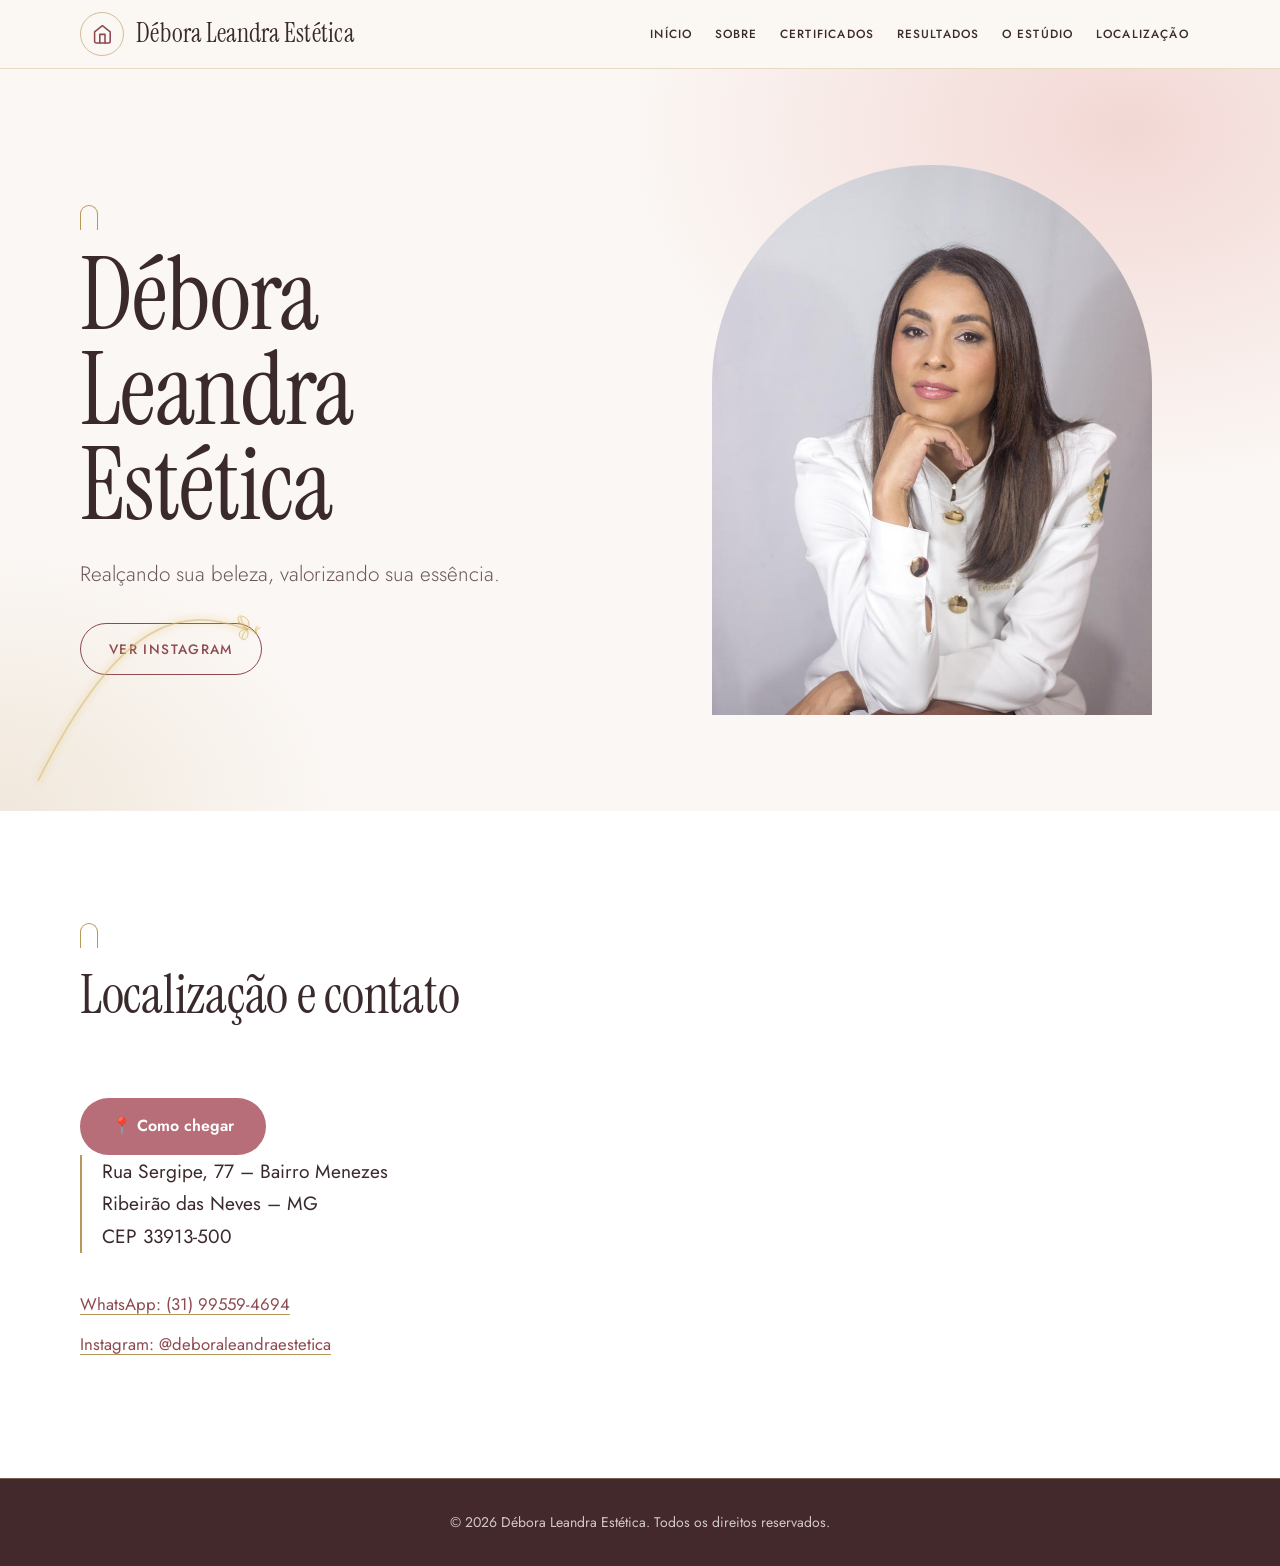
==== commit 6f0301b3: "Add files via upload Atualização do site Débora Leandra Estética" ====
--- a/index.html
+++ b/index.html
@@ -46,20 +46,21 @@
 
     <nav class="menu" id="menu-principal" aria-label="Menu principal">
       <ul class="menu__lista" role="list">
-        <li><a href="#sobre">Sobre</a></li>
-        <li><a href="#certificacoes">Formação</a></li>
-        <li><a href="#servicos">Serviços</a></li>
-        <li><a href="#resultados">Resultados</a></li>
-        <li><a href="#estudio">O estúdio</a></li>
-        <li><a href="#como-agendar">Como agendar</a></li>
-        <li><a href="#localizacao">Localização</a></li>
+        
+<li><a href="index.html">Início</a></li>
+<li><a href="sobre.html">Sobre</a></li>
+<li><a href="certificados.html">Certificados</a></li>
+<li><a href="resultados.html">Resultados</a></li>
+<li><a href="estudio.html">O Estúdio</a></li>
+<li><a href="#localizacao">Localização</a></li>
+
       </ul>
     </nav>
 
   </header>
 
   <!-- ==================== CONTEÚDO PRINCIPAL ==================== -->
-  <main id="conteudo-principal">
+   <main id="conteudo-principal">
 
     <!-- ---------- 1. INÍCIO ---------- -->
     <section class="inicio" id="inicio" aria-labelledby="titulo-inicio">
@@ -74,13 +75,6 @@
     <h1 id="titulo-inicio">Débora Leandra Estética</h1>
 
     <p>Realçando sua beleza, valorizando sua essência.</p>
-
-    <a class="botao"
-       href="https://wa.me/5531995594694?text=Ol%C3%A1%2C%20D%C3%A9bora!%20Vim%20pelo%20site%20e%20gostaria%20de%20consultar%20a%20disponibilidade%20para%20atendimento."
-       target="_blank"
-       rel="noopener noreferrer">
-      Agendar pelo WhatsApp
-    </a>
 
     <a class="botao botao--secundario"
        href="https://www.instagram.com/deboraleandraestetica/"
@@ -89,226 +83,11 @@
       Ver Instagram
     </a>
 
-  </div>
-
-</section>
-
-    <!-- ---------- 2. SOBRE ---------- -->
-    <section class="sobre" id="sobre" aria-labelledby="titulo-sobre">
-      <h2 id="titulo-sobre">Sobre a Débora</h2>
-      <!-- Foto da Débora entra aqui -->
-      <p>
-
-Acredito que cuidar da beleza é também uma forma de valorizar a autoestima e o bem-estar.
-
-Na Débora Leandra Estética, cada atendimento é pensado para proporcionar um momento especial de cuidado, atenção e acolhimento, respeitando a beleza e a individualidade de cada pessoa.
-
-Mais do que realçar a beleza, meu propósito é fazer com que você se sinta bem, confiante e valorizada.
-
-Débora Leandra — Realçando sua beleza, valorizando sua essência.
-      </p>
-    </section>
-
-    <!-- ---------- 3. FORMAÇÃO E CERTIFICAÇÕES ---------- -->
-    
-<section class="certificacoes" id="certificacoes" aria-labelledby="titulo-certificacoes">
-  <h2 id="titulo-certificacoes">Formação e Certificações</h2>
-
-  <div class="certificacoes__lista">
-    <article class="certificado">
-      <img
-      class="certificado__imagem"
-        src="imagens/certificados/01_estetica_facial.png"
-        alt="Certificado de Estética Facial de Débora Leandra"
-        loading="lazy"
-        >
-
-   <h3>Estética Facial</h3>
-
-    </article>
-        
-
-        <!--SEGUNDO CERTIFICADO -->
-  <article class="certificado">
-    <img 
-    class="certificado__imagem"
-    src="imagens/certificados/02_design_sobrancelhas.png">
-    <h3>Design de Sobrancelhas</h3>
-  </article>
-
-  <!--TERCEIRO CERTIFICADO -->
-  <article class="certificado">
-    <img 
-    class="certificado__imagem"
-    src="imagens/certificados/03_microblading_labial.png"
-        alt="Certificado de Microblading labial">
-    <h3>Microblanding labial</h3>
-  </article>
-
-  <!--QUARTO CERTIFICADO -->
-  <article class="certificado">
-    <img
-    class="certificado__imagem"
-    src="imagens/certificados/04_micropigmentacao_labial.png"
-         alt="Certificado de Micropigmentação labial">
-    <h3>Micropigmentação labial</h3>
-  </article>
-   
-  <!--QUINTO CERTIFICADO -->
-  <article class="certificado">
-    <img
-    class="certificado__imagem"
-    src="imagens/certificados/05_reconstrucao_sobrancelhas.png"
-         alt="Reconstrução Sobrancelhas">
-    <h3>Reconstrução de Sobrancelhas</h3>
-  </article>
-
-  <!--SEXTO CERTIFICADO -->
-  <article class="certificado">
-    <img
-    class="certificado__imagem"
-    src="imagens/certificados/06_brow_lamination.png"
-         alt="Certificado de Brow Lamination">
-    <h3>Brow Lamination</h3>
-  </article>
-
-  <!--SETIMO CERTIFICADO -->
-  <article class="certificado">
-    <img
-    class="certificado__imagem"
-    src="imagens/certificados/07_gerenciamento_pele.png"
-         alt="Certificado de Gerenciamento de pele">
-    <h3>Gerenciamento de pele</h3>
-  </article>
-
-  <!--OITAVO  CERTIFICADO -->
-  <article class="certificado">
-    <img
-    class="certificado__imagem"
-    src="imagens/certificados/08_microagulhamento_thm.png"
-         alt="Certificado de microagulhamento_thm">
-    <h3>microagulhamento Capilar</h3>
-  </article>
-  
-  <!--NONO CERTIFICADO -->
-  <article class="certificado">
-    <img
-    class="certificado__imagem"
-    src="imagens/certificados/09_microagulhamento_tam.png"
-         alt="Certificado de microagulhamento_tam">
-    <h3>Especialista em Microagulhamento </h3>
-  </article>
-
-<!--DECIMO CERTIFICADO -->
-  <article class="certificado">
-    <img
-    class="certificado__imagem"
-    src="imagens/certificados/10_laser_epilacao_acrus_htm.png"
-         alt="Certificado de lase_repilacao_acrus_htm">
-    <h3>Depilação a Laser</h3>
-  </article>
-
-
-
-
-   
-  </div>
-
-</section>
-
-
-    <!-- ---------- 4. SERVIÇOS ---------- -->
-    <section class="servicos" id="servicos" aria-labelledby="titulo-servicos">
-      <h2 id="titulo-servicos">Serviços</h2>
-
-      <article class="categoria">
-        <h3>Sobrancelhas</h3>
-        <ul role="list">
-          <li>Design de sobrancelhas</li>
-          <li>SPA das sobrancelhas</li>
-          <li>Microblading (fio a fio)</li>
-          <li>Reconstrução de sobrancelhas</li>
-          <li>Brow Lamination</li>
-        </ul>
-      </article>
-
-      <article class="categoria">
-        <h3>Lábios</h3>
-        <ul role="list">
-          <li>Micropigmentação labial</li>
-          <li>Hidragloss</li>
-          <li>SPA dos lábios</li>
-        </ul>
-      </article>
-
-      <article class="categoria">
-        <h3>Cuidados faciais</h3>
-        <ul role="list">
-          <li>Limpeza de pele Personalizada</li>
-          <li>Tratamento de acne e manchas</li>
-          <li>Peeling Químico</li>
-          <li>Microagulhamento</li>
-          <li>Rejuvenescimento Facial</li>
-        </ul>
-      </article>
-
-      <article class="categoria">
-        <h3>Outros</h3>
-        <ul role="list">
-          <li>Lash Lifting</li>
-          <li>Laser Day - Corporal</li>
-          <li>Maquiagem</li>
-        </ul>
-      </article>
-
-      <!-- Os botões de WhatsApp de cada serviço entram depois -->
-    </section>
-
-    <!-- ---------- 5. RESULTADOS ---------- -->
-    
-<section class="resultados" id="resultados" aria-labelledby="titulo-resultados">
-  <h2 id="titulo-resultados">Resultados</h2>
-
-  <div class="resultados__galeria">
-    <img src="imagens/resultados/foto1.jpeg" alt="Resultado de procedimento estético 1" loading="lazy">
-    <img src="imagens/resultados/foto2.jpeg" alt="Resultado de procedimento estético 2" loading="lazy">
-    <img src="imagens/resultados/foto3.jpeg" alt="Resultado de procedimento estético 3" loading="lazy">
-    <img src="imagens/resultados/foto4.jpeg" alt="Resultado de procedimento estético 4" loading="lazy">
-    <img src="imagens/resultados/foto5.jpeg" alt="Resultado de procedimento estético 5" loading="lazy">
-    <img src="imagens/resultados/foto6.jpeg" alt="Resultado de procedimento estético 6" loading="lazy">
-  </div>
-</section>
-
-
-    <!-- ---------- 6. O ESTÚDIO ---------- -->
-   
-<section class="estudio" id="estudio" aria-labelledby="titulo-estudio">
-  <h2 id="titulo-estudio">O Estúdio</h2>
-
-  <div class="estudio__galeria">
-    <img src="imagens/estudio/estudio1.jpeg" alt="Ambiente do estúdio de estética 1" loading="lazy">
-    <img src="imagens/estudio/estudio2.jpeg" alt="Ambiente do estúdio de estética 2" loading="lazy">
-    <img src="imagens/estudio/estudio3.jpeg" alt="Ambiente do estúdio de estética 3" loading="lazy">
-    <img src="imagens/estudio/estudio4.jpeg" alt="Ambiente do estúdio de estética 4" loading="lazy">
-    <img src="imagens/estudio/estudio5.jpeg" alt="Ambiente do estúdio de estética 5" loading="lazy">
-  </div>
-</section>
-
-
-    <!-- ---------- 7. COMO AGENDAR ---------- -->
-    <section class="agendar" id="como-agendar" aria-labelledby="titulo-agendar">
-      <h2 id="titulo-agendar">Como agendar</h2>
-      <ol role="list">
-        <li>Agende sua avaliação.</li>
-        <li>Através do WhatsApp ou Instagram.</li>
-        <li>Combine a disponibilidade.</li>
-      </ol>
-      <p>
-        Atendimento todos os dias, mediante consulta de disponibilidade pelo WhatsApp.
-      </p>
-    </section>
-
-    <!-- ---------- 8. LOCALIZAÇÃO E CONTATO ---------- -->
+      </div>
+      </section>
+
+
+  <!-- ---------- 8. LOCALIZAÇÃO E CONTATO ---------- -->
     <section class="localizacao" id="localizacao" aria-labelledby="titulo-localizacao">
       <h2 id="titulo-localizacao">Localização e contato</h2>
       
@@ -374,5 +153,83 @@
     >
 </div>
 
+
+<!-- Borboleta dourada com rastro luminoso -->
+<div id="borboleta-magica" aria-hidden="true">
+  <svg
+    class="rastro-magico"
+    viewBox="0 0 1000 600"
+    preserveAspectRatio="none"
+    xmlns="http://www.w3.org/2000/svg"
+  >
+    <defs>
+      <filter id="brilho-dourado">
+        <feGaussianBlur stdDeviation="3" />
+      </filter>
+    </defs>
+
+    <!-- Brilho suave por trás do rastro -->
+    <path
+      class="rastro-luz"
+      d="M 30 520
+         C 160 300, 220 500, 350 430
+         S 530 280, 650 310
+         S 800 240, 950 90"
+    />
+
+    <!-- Linha dourada principal -->
+    <path
+      class="rastro-linha"
+      d="M 30 520
+         C 160 300, 220 500, 350 430
+         S 530 280, 650 310
+         S 800 240, 950 90"
+    />
+  </svg>
+  
+<!-- Borboleta minimalista dourada -->
+
+<!-- Borboletinha dourada vista de lado -->
+<svg
+  class="borboleta-desenho"
+  viewBox="0 0 100 100"
+  xmlns="http://www.w3.org/2000/svg"
+>
+  <g
+    fill="none"
+    stroke="#d4b66b"
+    stroke-width="2"
+    stroke-linecap="round"
+    stroke-linejoin="round"
+  >
+    <!-- Asa superior -->
+    <path d="M54 52 C30 40 18 12 36 13 C55 14 65 35 54 52 Z"/>
+
+    <!-- Detalhes da asa superior -->
+    <path d="M54 52 Q35 28 35 17"/>
+    <path d="M54 52 Q43 34 28 30"/>
+
+    <!-- Asa inferior -->
+    <path d="M54 52 C30 48 23 70 40 80 C54 83 59 64 54 52 Z"/>
+
+    <!-- Detalhe da asa inferior -->
+    <path d="M54 52 Q37 64 40 76"/>
+
+    <!-- Corpo -->
+    <path d="M53 48 Q65 51 76 60"/>
+
+    <!-- Cabeça -->
+    <circle cx="77" cy="60" r="3"/>
+
+    <!-- Antenas -->
+    <path d="M78 57 Q83 46 89 46"/>
+    <path d="M76 57 Q77 45 82 42"/>
+  </g>
+</svg>
+
+</div>
+
+
+
 </body>
 </html>
--- a/style.css
+++ b/style.css
@@ -1056,3 +1056,741 @@
   background: #96535e;
   transform: translateY(-3px);
 }
+
+/* =========================================================
+   PÁGINA SOBRE (sobre.html)
+   Acrescentado no final do arquivo. Não altera regras anteriores.
+   ========================================================= */
+
+/* ---------- Animação de entrada (usada abaixo) ---------- */
+@keyframes sobre-entrada {
+  from {
+    opacity: 0;
+    transform: translateY(1.25rem);
+  }
+  to {
+    opacity: 1;
+    transform: none;
+  }
+}
+
+
+/* ---------- 1. APRESENTAÇÃO (foto + texto) ---------- */
+.sobre-apresentacao {
+  display: grid;
+  grid-template-columns: minmax(0, 1fr);
+  align-items: center;
+  gap: 2.5rem;
+  overflow: hidden; /* garante que o contorno decorativo nunca gere rolagem lateral */
+}
+
+/* Foto: usa a moldura em arco já existente, com um contorno dourado deslocado */
+.sobre-apresentacao__foto {
+  position: relative;
+  isolation: isolate;
+  justify-self: center;
+  width: min(100%, 24rem);
+  animation: sobre-entrada 0.9s var(--ease) backwards;
+}
+
+.sobre-apresentacao__foto::before {
+  content: "";
+  position: absolute;
+  inset: 0;
+  z-index: -1;
+  border: 1px solid var(--dourado);
+  border-radius: 50% 50% 0 0 / 40% 40% 0 0;
+  transform: translate(0.9rem, 0.9rem);
+}
+
+/* Título principal (único h1 da página), com o mesmo arquinho dourado dos h2 */
+.sobre-apresentacao h1 {
+  margin-bottom: clamp(1.5rem, 3vw, 2rem);
+  font-size: clamp(2.4rem, 1.6rem + 3.6vw, 4.25rem);
+  line-height: 1.02;
+  letter-spacing: -0.005em;
+  animation: sobre-entrada 0.9s var(--ease) 0.15s backwards;
+}
+
+.sobre-apresentacao h1::before {
+  content: "";
+  display: block;
+  width: 1.1rem;
+  height: 1.55rem;
+  margin-bottom: 1.1rem;
+  border: 1px solid var(--dourado);
+  border-bottom: 0;
+  border-radius: 999px 999px 0 0;
+}
+
+.sobre-apresentacao__texto p + p {
+  margin-top: 1.25rem;
+}
+
+.sobre-apresentacao .sobre-assinatura {
+  max-width: none;
+  margin-top: 2rem;
+  padding-top: 1.5rem;
+  border-top: 1px solid rgba(184, 151, 90, 0.5);
+  font-family: var(--fonte-titulo);
+  font-size: clamp(1.4rem, 1.2rem + 0.8vw, 1.75rem);
+  font-style: italic;
+  font-weight: 400;
+  line-height: 1.3;
+  color: var(--rose-escuro);
+}
+
+@media (min-width: 48em) {
+  .sobre-apresentacao {
+    grid-template-columns: minmax(0, 0.85fr) minmax(0, 1.15fr);
+    gap: clamp(3rem, 7vw, 6rem);
+  }
+
+  .sobre-apresentacao__foto {
+    width: 100%;
+    max-width: 26rem;
+  }
+}
+
+
+/* ---------- 2. FILOSOFIA DE ATENDIMENTO ---------- */
+.filosofia {
+  background: var(--rosa-claro);
+}
+
+.filosofia__proposito {
+  max-width: 40rem;
+  margin-bottom: clamp(2.5rem, 5vw, 3.5rem);
+  padding-left: 1.25rem;
+  border-left: 2px solid var(--dourado);
+  font-family: var(--fonte-titulo);
+  font-size: clamp(1.5rem, 1.15rem + 1.5vw, 2.2rem);
+  font-style: italic;
+  line-height: 1.3;
+  color: var(--texto);
+}
+
+.filosofia__lista {
+  display: grid;
+  grid-template-columns: minmax(0, 1fr);
+  gap: 1.5rem;
+  list-style: none;
+}
+
+.valor {
+  display: flex;
+  flex-direction: column;
+  align-items: center;
+  padding: 4.5rem 1.25rem 2.25rem;
+  border: 1px solid rgba(184, 151, 90, 0.4);
+  border-radius: 50% 50% 1.25rem 1.25rem / 7rem 7rem 1.25rem 1.25rem;
+  background: var(--branco);
+  box-shadow: var(--sombra-suave);
+  text-align: center;
+  transition: border-color 0.3s var(--ease);
+}
+
+.valor h3 {
+  font-size: 1.8rem;
+}
+
+.valor h3::after {
+  content: "";
+  display: block;
+  width: 2rem;
+  height: 1px;
+  margin: 0.9rem auto 1.25rem;
+  background: var(--dourado);
+}
+
+.valor p {
+  font-size: 1.05rem;
+  font-weight: 300;
+  line-height: 1.7;
+  color: var(--texto-suave);
+}
+
+@media (hover: hover) {
+  .valor:hover {
+    border-color: rgba(184, 151, 90, 0.85);
+  }
+}
+
+@media (min-width: 40em) {
+  .filosofia__lista {
+    grid-template-columns: repeat(2, minmax(0, 1fr));
+  }
+}
+
+@media (min-width: 75em) {
+  .filosofia__lista {
+    grid-template-columns: repeat(4, minmax(0, 1fr));
+  }
+}
+
+
+/* ---------- 3. QUALIFICAÇÕES ---------- */
+.qualificacoes {
+  background: var(--off-white);
+}
+
+.sobre-texto {
+  max-width: 40rem;
+  font-size: clamp(1.1rem, 1rem + 0.6vw, 1.35rem);
+  font-weight: 300;
+  line-height: 1.85;
+}
+
+.qualificacoes__lista {
+  display: flex;
+  flex-wrap: wrap;
+  gap: 0.6rem;
+  max-width: 52rem;
+  margin: 2rem 0 2.5rem;
+  list-style: none;
+}
+
+.qualificacoes__lista li {
+  padding: 0.5rem 1.1rem;
+  border: 1px solid rgba(184, 151, 90, 0.55);
+  border-radius: 999px;
+  background: var(--branco);
+  font-size: 0.95rem;
+  line-height: 1.3;
+}
+
+
+/* ---------- 4. CONVITE FINAL ---------- */
+.convite {
+  background: var(--rosa-claro);
+}
+
+.convite__painel {
+  max-width: 40rem;
+  margin-inline: auto;
+  padding: 6rem clamp(1.5rem, 5vw, 3rem) 3rem;
+  border: 1px solid rgba(184, 151, 90, 0.4);
+  border-radius: 50% 50% 1.5rem 1.5rem / 8rem 8rem 1.5rem 1.5rem;
+  background: var(--branco);
+  box-shadow: var(--sombra-suave);
+  text-align: center;
+}
+
+.convite h2 {
+  margin-bottom: 1.25rem;
+}
+
+.convite h2::before {
+  margin-inline: auto; /* centraliza o arquinho dourado */
+}
+
+.convite__painel p {
+  max-width: 30rem;
+  margin-inline: auto;
+  font-size: 1.15rem;
+  font-weight: 300;
+  line-height: 1.7;
+  color: var(--texto-suave);
+}
+
+.convite__acoes {
+  display: flex;
+  flex-wrap: wrap;
+  justify-content: center;
+  gap: 0.85rem;
+  margin-top: 2rem;
+}
+
+@media (max-width: 30em) {
+  .convite__acoes .botao {
+    width: 100%;
+  }
+}
+
+
+/* ---------- ANIMAÇÕES AO ROLAR (só onde o navegador suporta) ----------
+   Nos demais navegadores o conteúdo simplesmente aparece, sem animação. */
+@supports (animation-timeline: view()) {
+  .filosofia__proposito,
+  .valor,
+  .qualificacoes .sobre-texto,
+  .qualificacoes__lista,
+  .convite__painel {
+    animation: sobre-entrada linear backwards;
+    animation-timeline: view();
+    animation-range: entry 0% entry 45%;
+  }
+}
+
+
+/* ---------- MOVIMENTO REDUZIDO ---------- */
+@media (prefers-reduced-motion: reduce) {
+  .sobre-apresentacao__foto,
+  .sobre-apresentacao h1,
+  .filosofia__proposito,
+  .valor,
+  .qualificacoes .sobre-texto,
+  .qualificacoes__lista,
+  .convite__painel {
+    animation: none !important;
+  }
+}
+
+
+
+
+/* Correção da moldura da foto — PC e celular */
+.sobre-apresentacao__foto {
+  position: relative;
+  width: min(100%, 24rem);
+  margin-inline: auto;
+}
+
+.sobre-apresentacao__foto::before {
+  display: none;
+}
+
+.sobre-apresentacao__foto .moldura-arco {
+  width: 100%;
+  overflow: hidden;
+  border: 1px solid var(--dourado);
+  border-radius: 50% 50% 0 0 / 40% 40% 0 0;
+}
+
+.sobre-apresentacao__foto .moldura-arco img {
+  display: block;
+  width: 100%;
+  height: auto;
+}
+
+
+
+/* ==========================================
+   PÁGINA CERTIFICADOS
+   ========================================== */
+
+.pagina-certificados {
+  background: var(--off-white);
+}
+
+.certificados-intro {
+  max-width: 700px;
+  margin: 0 auto 3.5rem;
+  text-align: center;
+}
+
+.certificados-intro h1 {
+  font-family: var(--fonte-titulo);
+  font-size: clamp(2.5rem, 5vw, 4.5rem);
+  font-weight: 400;
+  color: var(--rose-escuro);
+  margin-bottom: 1rem;
+}
+
+.certificados-intro p {
+  font-size: 1.1rem;
+  line-height: 1.8;
+  color: var(--texto-suave);
+}
+
+.certificados-galeria {
+  display: grid;
+  grid-template-columns: repeat(3, minmax(0, 1fr));
+  gap: 2rem;
+  max-width: 1200px;
+  margin: 0 auto;
+}
+
+.certificado-card {
+  min-width: 0;
+  margin: 0;
+  padding: 1rem;
+  background: var(--branco);
+  border: 1px solid rgba(184, 151, 90, 0.35);
+  border-radius: 1rem;
+  box-shadow: var(--sombra-suave);
+  text-align: center;
+  transition: transform 0.3s ease, box-shadow 0.3s ease;
+}
+
+.certificado-card img {
+  display: block;
+  width: 100%;
+  height: 240px;
+  object-fit: contain;
+  border-radius: 0.5rem;
+}
+
+.certificado-card figcaption {
+  margin-top: 1rem;
+  font-family: var(--fonte-titulo);
+  font-size: 1.4rem;
+  color: var(--rose-escuro);
+}
+
+@media (hover: hover) {
+  .certificado-card:hover {
+    transform: translateY(-5px);
+  }
+}
+
+@media (max-width: 900px) {
+  .certificados-galeria {
+    grid-template-columns: repeat(2, minmax(0, 1fr));
+  }
+}
+
+@media (max-width: 600px) {
+  .certificados-galeria {
+    grid-template-columns: 1fr;
+    gap: 1.5rem;
+  }
+
+  .certificado-card img {
+    height: auto;
+    max-height: 350px;
+  }
+}
+
+@media (prefers-reduced-motion: reduce) {
+  .certificado-card {
+    transition: none;
+  }
+}
+
+
+
+/* ==========================================
+   PÁGINA RESULTADOS
+   ========================================== */
+
+.pagina-resultados {
+  background: var(--off-white);
+}
+
+.resultados-intro {
+  max-width: 700px;
+  margin: 0 auto 3.5rem;
+  text-align: center;
+}
+
+.resultados-intro h1 {
+  font-family: var(--fonte-titulo);
+  font-size: clamp(2.5rem, 5vw, 4.5rem);
+  font-weight: 400;
+  color: var(--rose-escuro);
+  margin-bottom: 1rem;
+}
+
+.resultados-intro p {
+  font-size: 1.1rem;
+  line-height: 1.8;
+  color: var(--texto-suave);
+}
+
+.resultados-galeria {
+  display: grid;
+  grid-template-columns: repeat(3, minmax(0, 1fr));
+  gap: 2rem;
+  max-width: 1200px;
+  margin: 0 auto;
+}
+
+.resultado-card {
+  min-width: 0;
+  margin: 0;
+  padding: 0.75rem;
+  background: var(--branco);
+  border: 1px solid rgba(184, 151, 90, 0.35);
+  border-radius: 1rem;
+  box-shadow: var(--sombra-suave);
+  overflow: hidden;
+  transition: transform 0.3s ease;
+}
+
+.resultado-card img {
+  display: block;
+  width: 100%;
+  height: 320px;
+  object-fit: contain;
+  border-radius: 0.5rem;
+  cursor: zoom-in;
+}
+
+@media (hover: hover) {
+  .resultado-card:hover {
+    transform: translateY(-5px);
+  }
+}
+
+@media (max-width: 900px) {
+  .resultados-galeria {
+    grid-template-columns: repeat(2, minmax(0, 1fr));
+  }
+}
+
+@media (max-width: 600px) {
+  .resultados-galeria {
+    grid-template-columns: 1fr;
+    gap: 1.5rem;
+  }
+
+  .resultado-card img {
+    height: auto;
+    max-height: 450px;
+  }
+}
+
+@media (prefers-reduced-motion: reduce) {
+  .resultado-card {
+    transition: none;
+  }
+}
+
+
+/* ==========================================
+   PÁGINA ESTÚDIO
+   ========================================== */
+
+.pagina-estudio {
+  background: var(--off-white);
+}
+
+.estudio-intro {
+  max-width: 700px;
+  margin: 0 auto 3.5rem;
+  text-align: center;
+}
+
+.estudio-intro h1 {
+  font-family: var(--fonte-titulo);
+  font-size: clamp(2.5rem, 5vw, 4.5rem);
+  font-weight: 400;
+  color: var(--rose-escuro);
+  margin-bottom: 1rem;
+}
+
+.estudio-intro p {
+  font-size: 1.1rem;
+  line-height: 1.8;
+  color: var(--texto-suave);
+}
+
+.estudio-galeria {
+  display: grid;
+  grid-template-columns: repeat(3, minmax(0, 1fr));
+  gap: 2rem;
+  max-width: 1200px;
+  margin: 0 auto;
+}
+
+.estudio-card {
+  min-width: 0;
+  margin: 0;
+  padding: 0.75rem;
+  background: var(--branco);
+  border: 1px solid rgba(184, 151, 90, 0.35);
+  border-radius: 1rem;
+  box-shadow: var(--sombra-suave);
+  overflow: hidden;
+  transition: transform 0.3s ease;
+}
+
+.estudio-card img {
+  display: block;
+  width: 100%;
+  height: 320px;
+  object-fit: cover;
+  border-radius: 0.5rem;
+  cursor: zoom-in;
+}
+
+@media (hover: hover) {
+  .estudio-card:hover {
+    transform: translateY(-5px);
+  }
+}
+
+@media (max-width: 900px) {
+  .estudio-galeria {
+    grid-template-columns: repeat(2, minmax(0, 1fr));
+  }
+}
+
+@media (max-width: 600px) {
+  .estudio-galeria {
+    grid-template-columns: 1fr;
+    gap: 1.5rem;
+  }
+
+  .estudio-card img {
+    height: 350px;
+  }
+}
+
+@media (prefers-reduced-motion: reduce) {
+  .estudio-card {
+    transition: none;
+  }
+}
+
+
+
+/* ==========================================
+   BORBOLETA DOURADA
+   ========================================== */
+
+.borboleta-animacao {
+  position: fixed;
+  top: 35%;
+  left: 50%;
+  z-index: 9998;
+  pointer-events: none;
+  display: flex;
+  align-items: center;
+  justify-content: center;
+  opacity: 0;
+  transform: translate(-50%, -50%);
+}
+
+
+.borboleta-icone {
+  display: block;
+  width: 35px;
+  height: auto;
+  object-fit: contain;
+  filter: drop-shadow(0 0 6px rgba(212, 175, 55, 0.45));
+}
+
+
+.borboleta-brilho {
+  position: absolute;
+  width: 75px;
+  height: 75px;
+  border-radius: 50%;
+  background: radial-gradient(
+    circle,
+    rgba(255, 215, 120, 0.4) 0%,
+    rgba(255, 215, 120, 0) 70%
+  );
+  z-index: -1;
+}
+
+@media (prefers-reduced-motion: reduce) {
+  .borboleta-animacao {
+    display: none;
+  }
+}
+
+
+/* ===== BORBOLETA MÁGICA — RASTRO DOURADO ===== */
+
+#borboleta-magica {
+  position: fixed;
+  inset: 0;
+  z-index: 9998;
+  pointer-events: none;
+  overflow: hidden;
+}
+
+.rastro-magico {
+  position: absolute;
+  width: 100%;
+  height: 100%;
+  inset: 0;
+  overflow: visible;
+}
+
+/* Brilho suave atrás da linha */
+.rastro-luz {
+  fill: none;
+  stroke: #f5c65b;
+  stroke-width: 5;
+  stroke-linecap: round;
+  opacity: 0.65;
+  filter: url(#brilho-dourado);
+}
+
+/* Linha dourada delicada */
+.rastro-linha {
+  fill: none;
+  stroke: #d4b66b;
+  stroke-width: 1.2;
+  stroke-linecap: round;
+  opacity: 0.55;
+  filter: drop-shadow(0 0 2px rgba(212, 175, 55, 0.25));
+}
+
+
+/* Animação de desenho do rastro */
+.rastro-luz {
+  fill: none;
+  stroke: #e6c77a;
+  stroke-width: 3;
+  stroke-linecap: round;
+  opacity: 0.3;
+  filter: url(#brilho-dourado);
+}
+
+
+/* Rastro controlado pelo JavaScript */
+.rastro-luz,
+.rastro-linha {
+  stroke-dasharray: 0 2000;
+  stroke-dashoffset: 0;
+  opacity: 0;
+}
+
+
+
+@media (prefers-reduced-motion: reduce) {
+  #borboleta-magica {
+    display: none;
+  }
+}
+
+
+/* ===== BORBOLETA MINIMALISTA DOURADA ===== */
+
+.borboleta-desenho {
+  position: absolute;
+  top: 0;
+  left: 0;
+  width: 35px;
+  height: 35px;
+  overflow: visible;
+  opacity: 0;
+  pointer-events: none;
+  transform: translate(-50%, -50%);
+  filter: drop-shadow(0 0 2px rgba(212, 175, 55, 0.3));
+}
+
+
+/* RESPONSIVIDADE PARA CELULARES */
+
+@media (max-width: 768px) {
+  .depoimentos {
+    padding: 65px 20px;
+  }
+
+  .depoimentos-conteudo {
+    grid-template-columns: 1fr;
+    gap: 35px;
+  }
+
+  .depoimentos-imagem img {
+    height: 380px;
+    max-width: 400px;
+    margin: 0 auto;
+  }
+
+  .depoimentos-cabecalho {
+    margin-bottom: 35px;
+  }
+
+  .depoimento-card {
+    padding: 22px;
+  }
+}
+
+
